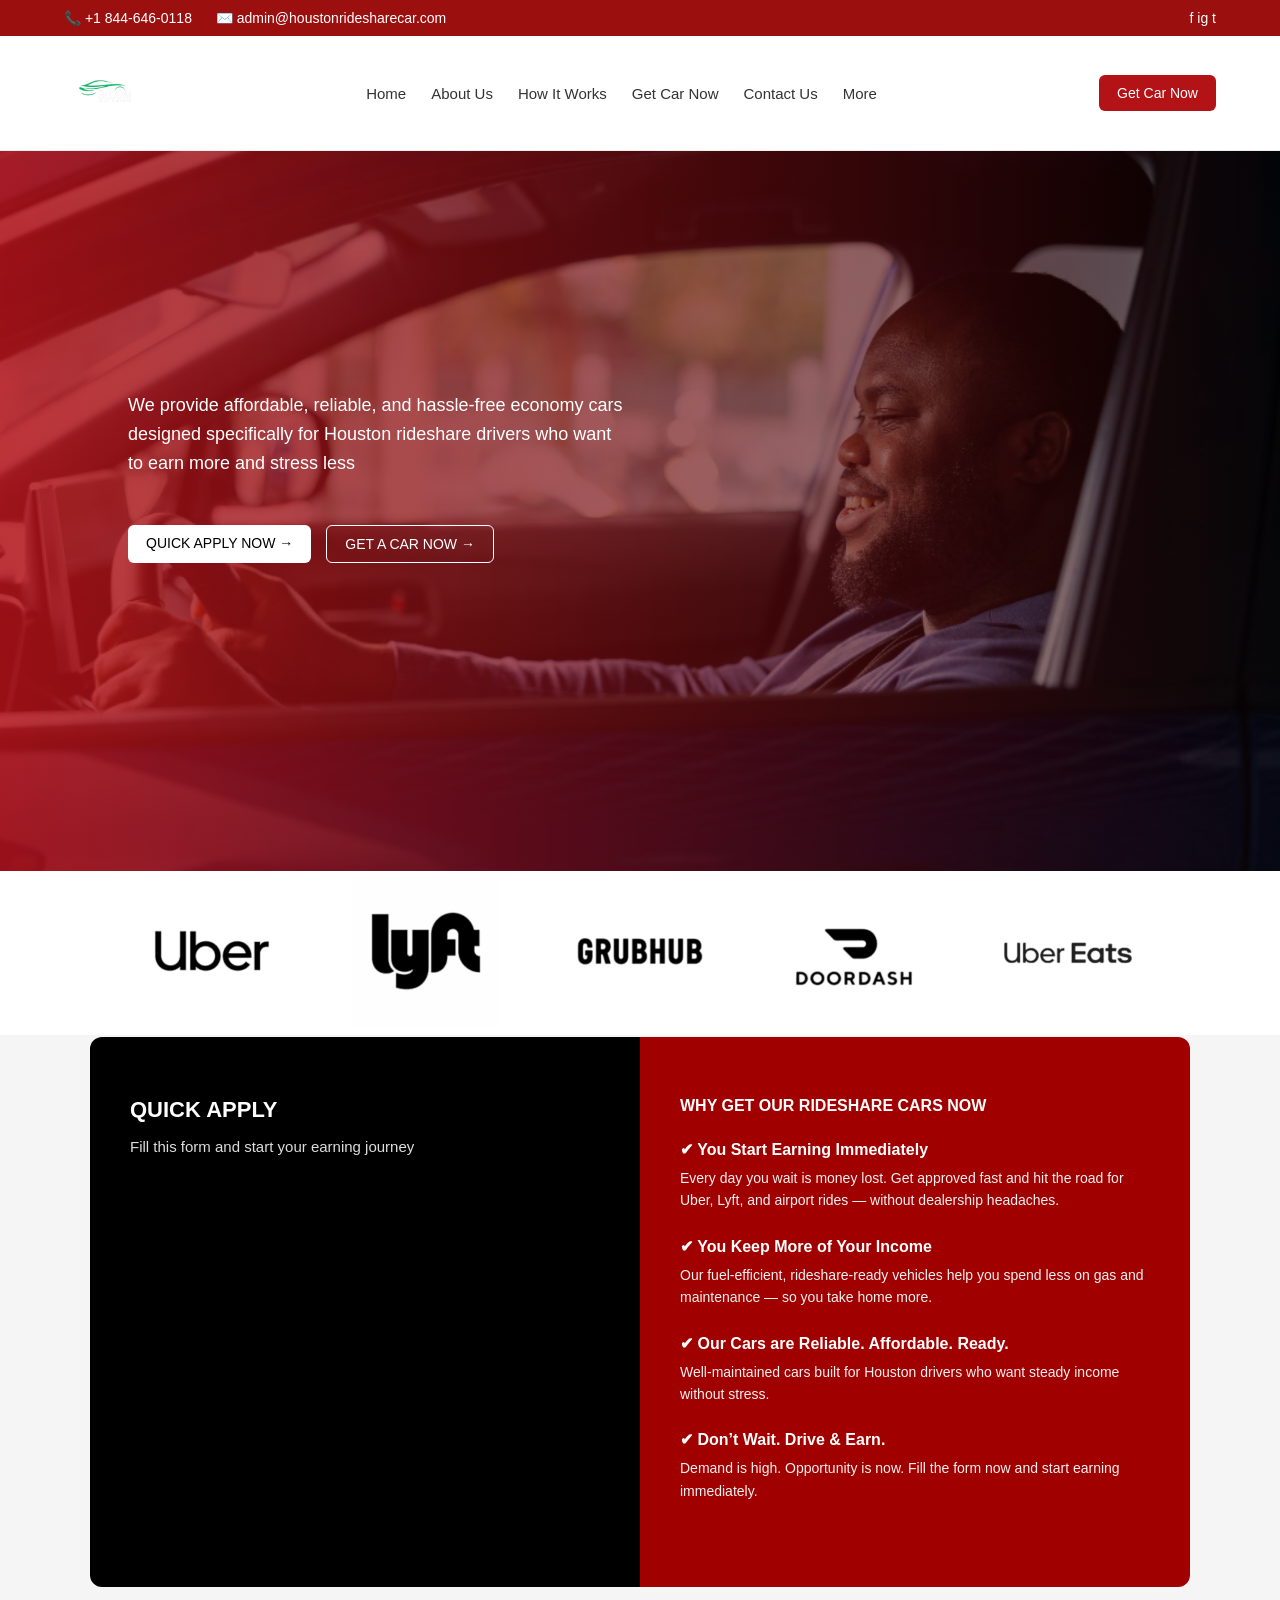
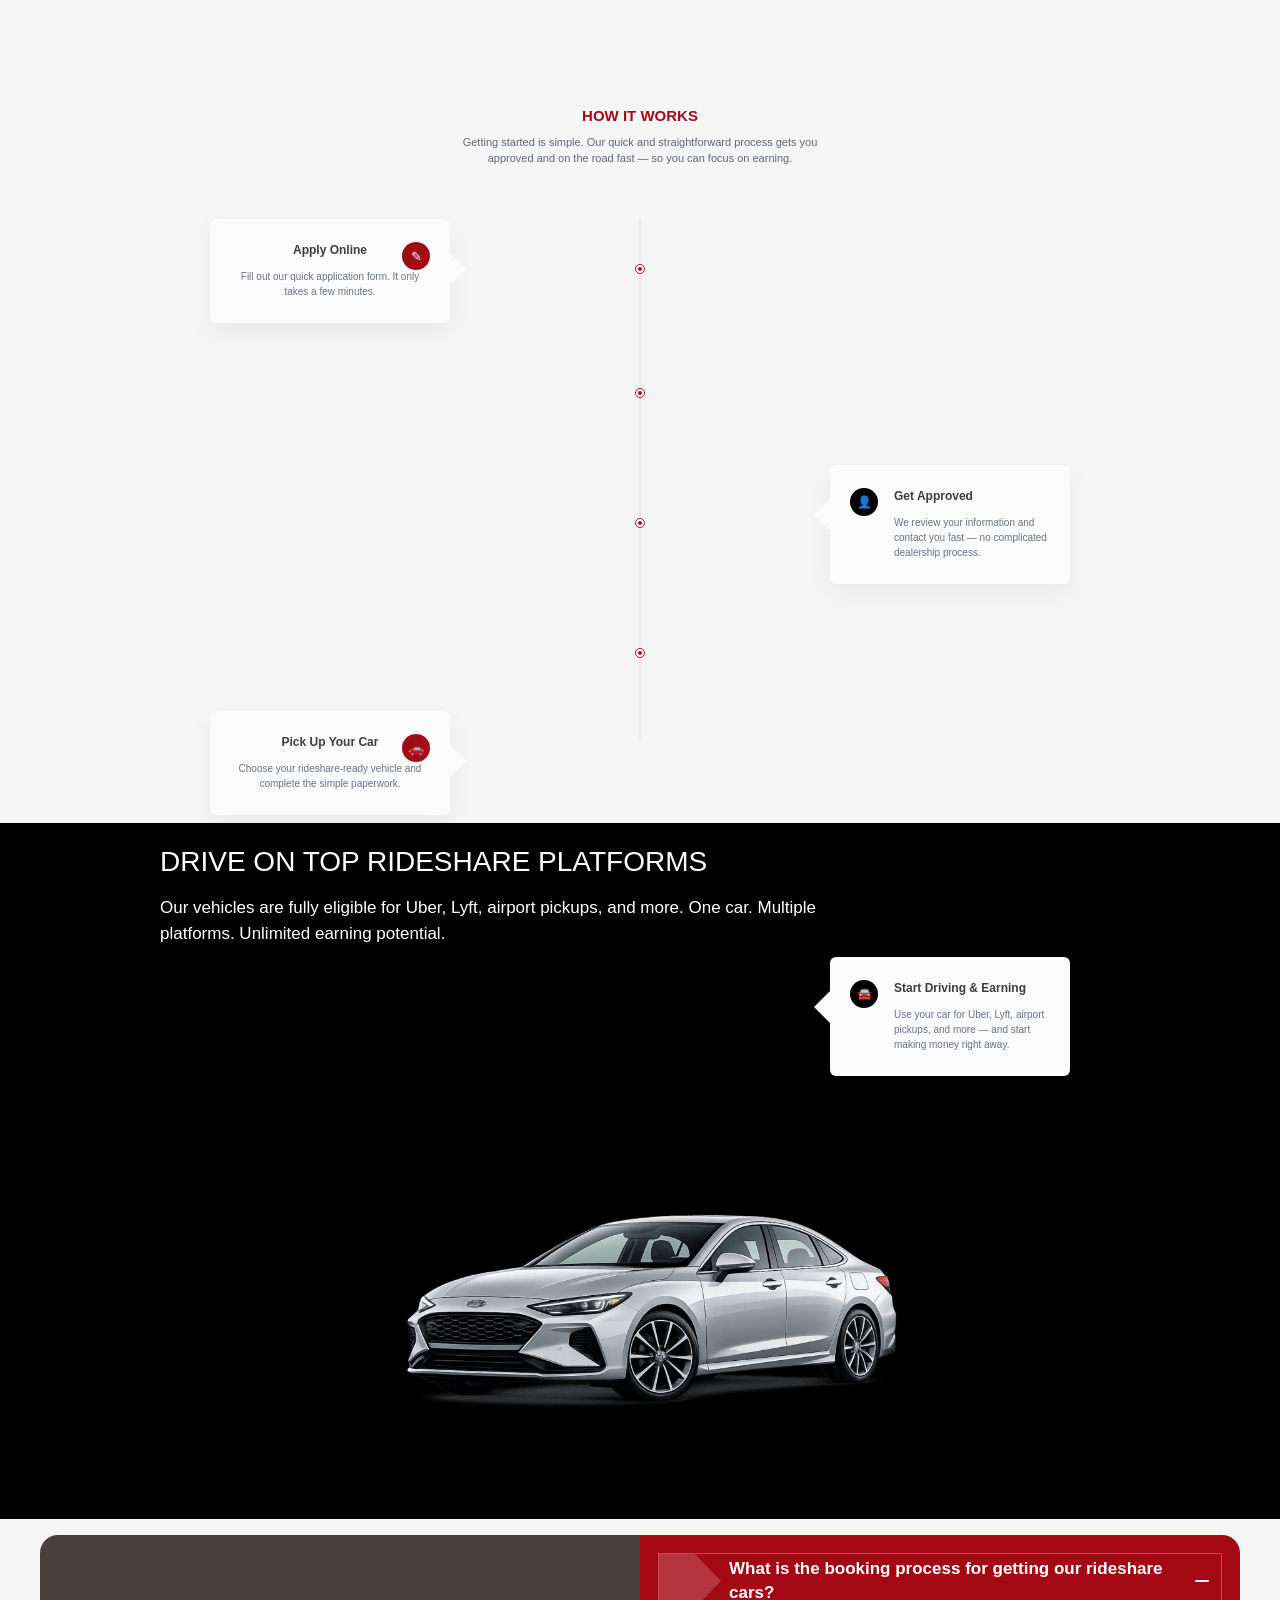
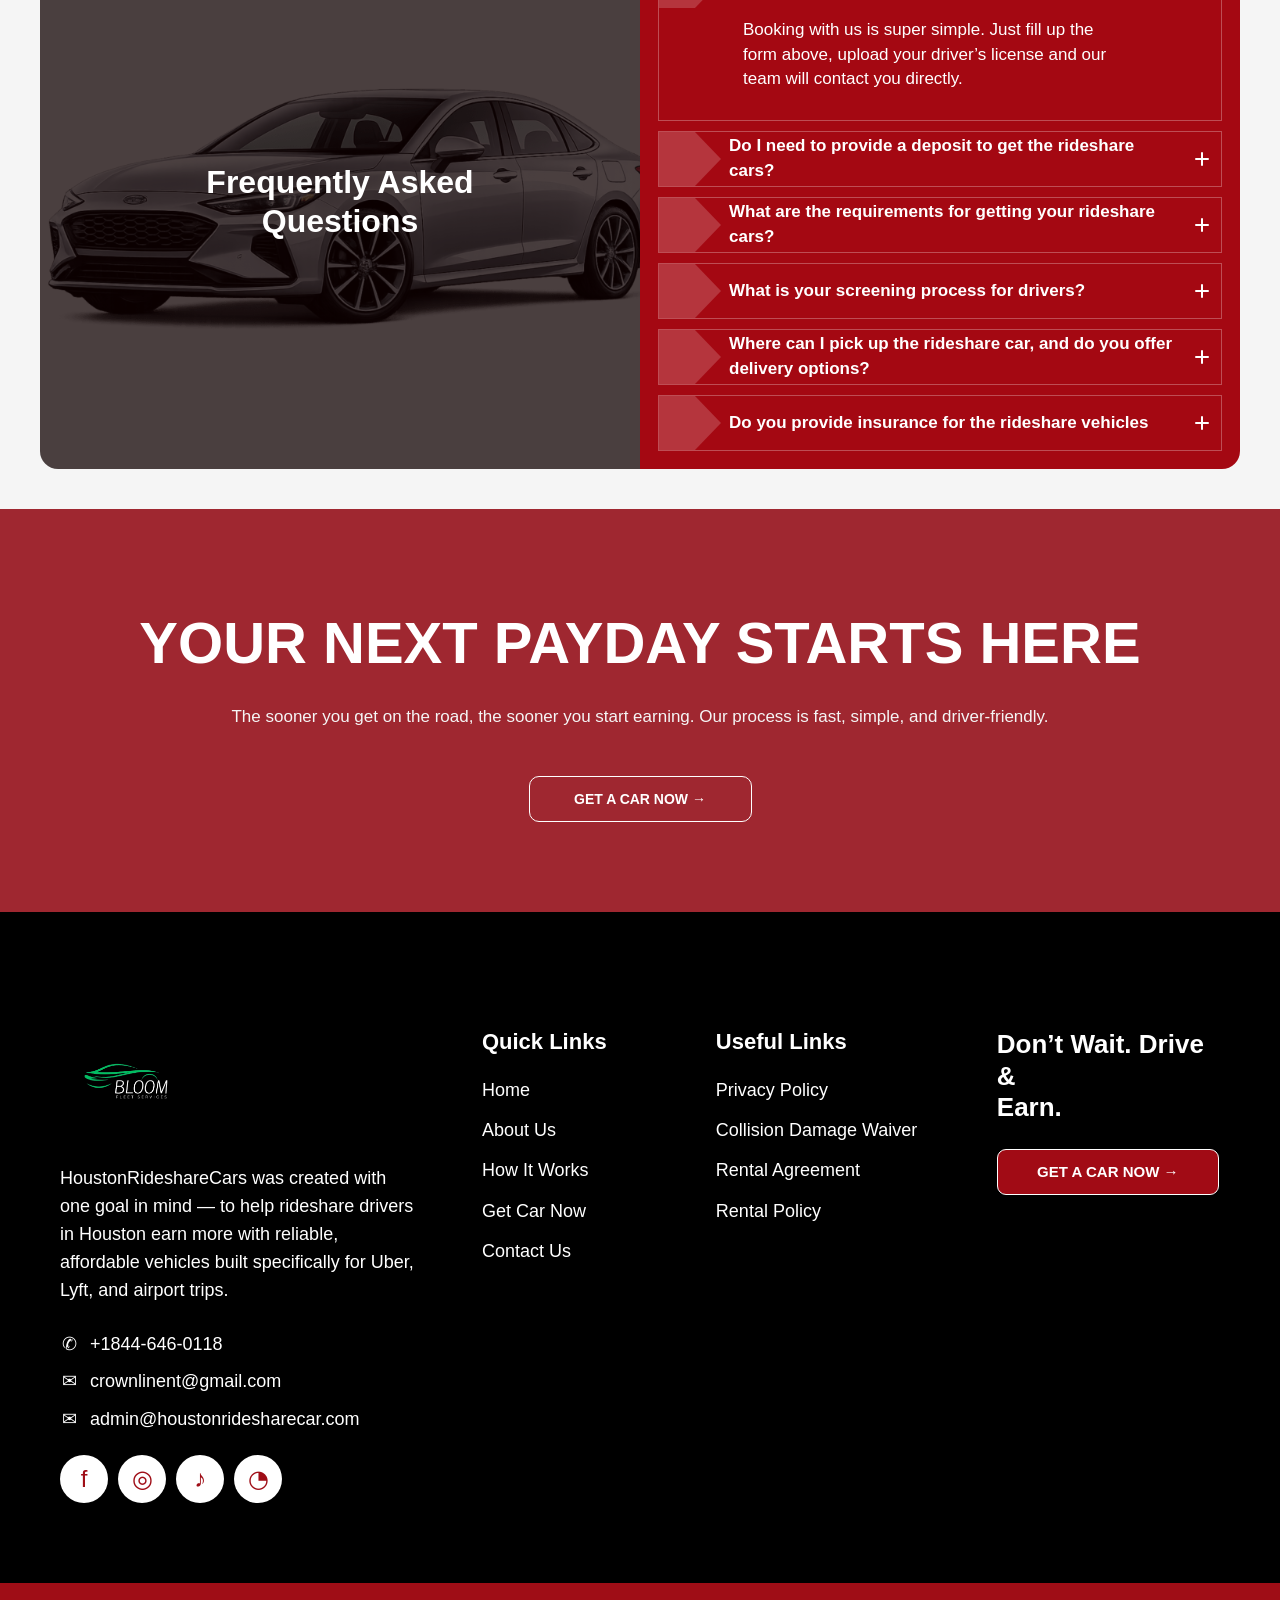
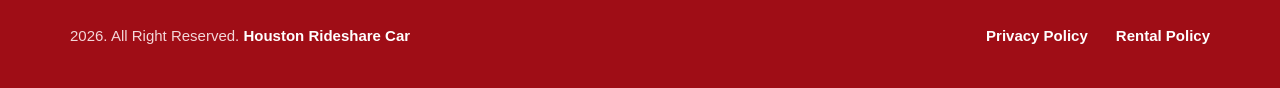
==== index.html @ b74650b2 "Initial commit" ====
<!DOCTYPE html>
<html lang="en">
<head>
  <meta charset="UTF-8">
  <meta name="viewport" content="width=device-width, initial-scale=1.0">
  <title>J-Links Fleet</title>
  <link rel="stylesheet" href="/style.css">
</head>
<body>

<!-- TOP BAR -->
<div class="top-bar">
  <div class="container">
    <div class="left">
      <span>📞 +1 844-646-0118</span>
      <span>✉️ admin@houstonridesharecar.com</span>
    </div>
    <div class="right">
      <span>f</span>
      <span>ig</span>
      <span>t</span>
    </div>
  </div>
</div>

<!-- NAVBAR -->
<header class="navbar">
  <div class="container nav-container">
    <div class="logo">
      <img src="/6__2_-removebg-preview.png" alt="logo">
    </div>

    <nav class="nav-links" id="navLinks">
      <a href="#">Home</a>
      <a href="/about.html">About Us</a>
      <a href="/howitworks.html">How It Works</a>
      <a href="/getcarnow.html">Get Car Now</a>
      <a href="/contact.html">Contact Us</a>
      <a href="/more.html">More</a>
    </nav>

    <a href="#" class="btn primary">Get Car Now</a>

    <div class="hamburger" onclick="toggleMenu()">
      ☰
    </div>
  </div>
</header>

<!-- HERO -->
<section class="hero">
  <div class="overlay"></div>

  <div class="hero-content container">
    <p>
      We provide affordable, reliable, and hassle-free economy cars designed
      specifically for Houston rideshare drivers who want to earn more and stress less
    </p>

    <div class="hero-buttons">
      <a href="#" class="btn light">QUICK APPLY NOW →</a>
      <a href="#" class="btn outline">GET A CAR NOW →</a>
    </div>
  </div>
</section>
<section class="icons">
  <div><img src="uber.png" alt="uber logo"></div>
  <div><img src="lyft.png" alt=""></div>
  <div><img src="grub.png" alt=""></div>
  <div><img src="doordash.png" alt=""></div>
  <div><img src="ubereats.png" alt=""></div>
</section>

<section class="apply-section">
  <div class="apply-container">

    <!-- LEFT -->
    <div class="apply-left">
      <h2>QUICK APPLY</h2>
      <p>Fill this form and start your earning journey</p>
    </div>

    <!-- RIGHT -->
    <div class="apply-right">
      <h3>WHY GET OUR RIDESHARE CARS NOW</h3>

      <div class="item">
        <h4>✔ You Start Earning Immediately</h4>
        <p>
          Every day you wait is money lost. Get approved fast and hit the road
          for Uber, Lyft, and airport rides — without dealership headaches.
        </p>
      </div>

      <div class="item">
        <h4>✔ You Keep More of Your Income</h4>
        <p>
          Our fuel-efficient, rideshare-ready vehicles help you spend less on
          gas and maintenance — so you take home more.
        </p>
      </div>

      <div class="item">
        <h4>✔ Our Cars are Reliable. Affordable. Ready.</h4>
        <p>
          Well-maintained cars built for Houston drivers who want steady income
          without stress.
        </p>
      </div>

      <div class="item">
        <h4>✔ Don’t Wait. Drive & Earn.</h4>
        <p>
          Demand is high. Opportunity is now. Fill the form now and start earning
          immediately.
        </p>
      </div>
    </div>

  </div>
</section>

<section class="how-works">
  <div class="how-works__head">
    <h2>HOW IT WORKS</h2>
    <p>
      Getting started is simple. Our quick and straightforward
      process gets you approved and on the road fast — so
      you can focus on earning.
    </p>
  </div>

  <div class="how-works__timeline">
    <div class="how-works__line"></div>

    <span class="how-works__dot dot-1"></span>
    <span class="how-works__dot dot-2"></span>
    <span class="how-works__dot dot-3"></span>
    <span class="how-works__dot dot-4"></span>

    <article class="work-card work-card--left card-1">
      <div class="work-card__arrow work-card__arrow--right"></div>
      <div class="work-card__icon work-card__icon--red">✎</div>
      <h3>Apply Online</h3>
      <p>
        Fill out our quick application form. It
        only takes a few minutes.
      </p>
    </article>

    <article class="work-card work-card--right card-2">
      <div class="work-card__arrow work-card__arrow--left"></div>
      <div class="work-card__icon work-card__icon--black">👤</div>
      <h3>Get Approved</h3>
      <p>
        We review your information and
        contact you fast — no complicated
        dealership process.
      </p>
    </article>

    <article class="work-card work-card--left card-3">
      <div class="work-card__arrow work-card__arrow--right"></div>
      <div class="work-card__icon work-card__icon--red">🚗</div>
      <h3>Pick Up Your Car</h3>
      <p>
        Choose your rideshare-ready
        vehicle and complete the simple
        paperwork.
      </p>
    </article>

    <article class="work-card work-card--right card-4">
      <div class="work-card__arrow work-card__arrow--left"></div>
      <div class="work-card__icon work-card__icon--black">🚘</div>
      <h3>Start Driving &amp; Earning</h3>
      <p>
        Use your car for Uber, Lyft, airport
        pickups, and more — and start
        making money right away.
      </p>
    </article>
  </div>
</section>
<section class="rideshare-platforms">
  <div class="rideshare-platforms__content">
    <h2>DRIVE ON TOP RIDESHARE PLATFORMS</h2>
    <p>
      Our vehicles are fully eligible for Uber, Lyft, airport pickups, and more. One
      car. Multiple platforms. Unlimited earning potential.
    </p>
  </div>

  <div class="rideshare-platforms__image-wrap">
    <img src="bloomford.png" alt="Silver sedan car" class="rideshare-platforms__image">
  </div>
</section>

<section class="faq-section">
  <div class="faq-wrapper">
    <div class="faq-banner">
      <div class="faq-banner-overlay"></div>
      <div class="faq-banner-content">
        <h2>Frequently Asked<br>Questions</h2>
      </div>
    </div>

    <div class="faq-panel">
      <details class="faq-item" open>
        <summary>
          <span class="faq-shape"></span>
          <span class="faq-question">What is the booking process for getting our rideshare cars?</span>
          <span class="faq-icon"></span>
        </summary>
        <div class="faq-answer">
          Booking with us is super simple. Just fill up the form above, upload your driver’s license and our team will contact you directly.
        </div>
      </details>

      <details class="faq-item">
        <summary>
          <span class="faq-shape"></span>
          <span class="faq-question">Do I need to provide a deposit to get the rideshare cars?</span>
          <span class="faq-icon"></span>
        </summary>

      </details>

      <details class="faq-item">
        <summary>
          <span class="faq-shape"></span>
          <span class="faq-question">What are the requirements for getting your rideshare cars?</span>
          <span class="faq-icon"></span>
        </summary>
        <div class="faq-answer">
          Booking with us is super simple. Just fill up the form above, upload your driver’s license and our team will contact you directly.
        </div>        
      </details>

      <details class="faq-item">
        <summary>
          <span class="faq-shape"></span>
          <span class="faq-question">What is your screening process for drivers?</span>
          <span class="faq-icon"></span>
        </summary>
        <div class="faq-answer">
          Booking with us is super simple. Just fill up the form above, upload your driver’s license and our team will contact you directly.
        </div>        
      </details>

      <details class="faq-item">
        <summary>
          <span class="faq-shape"></span>
          <span class="faq-question">Where can I pick up the rideshare car, and do you offer delivery options?</span>
          <span class="faq-icon"></span>
        </summary>
        <div class="faq-answer">
          Booking with us is super simple. Just fill up the form above, upload your driver’s license and our team will contact you directly.
        </div>        
      </details>

      <details class="faq-item">
        <summary>
          <span class="faq-shape"></span>
          <span class="faq-question">Do you provide insurance for the rideshare vehicles</span>
          <span class="faq-icon"></span>
        </summary>
        <div class="faq-answer">
          Booking with us is super simple. Just fill up the form above, upload your driver’s license and our team will contact you directly.
        </div>        
      </details>
    </div>
  </div>
</section>

<section class="payday-cta">
  <div class="payday-cta__inner">
    <h2>YOUR NEXT PAYDAY STARTS HERE</h2>
    <p>
      The sooner you get on the road, the sooner you start earning. Our process is fast, simple, and driver-friendly.
    </p>
    <a href="#" class="payday-cta__btn">GET A CAR NOW →</a>
  </div>
</section>
<footer class="site-footer">
  <div class="site-footer__inner">
    <div class="site-footer__col site-footer__col--about">
      <img src="6__2_-removebg-preview.png" alt="J-Links Fleet Logo" class="site-footer__logo">

      <p class="site-footer__text">
        HoustonRideshareCars was created with one
        goal in mind — to help rideshare drivers in
        Houston earn more with reliable, affordable
        vehicles built specifically for Uber, Lyft, and
        airport trips.
      </p>

      <div class="site-footer__contact-list">
        <a href="tel:+18446460118" class="site-footer__contact">
          <span class="site-footer__contact-icon">✆</span>
          <span>+1844-646-0118</span>
        </a>

        <a href="mailto:crownlinent@gmail.com" class="site-footer__contact">
          <span class="site-footer__contact-icon">✉</span>
          <span>crownlinent@gmail.com</span>
        </a>

        <a href="mailto:admin@houstonridesharecar.com" class="site-footer__contact">
          <span class="site-footer__contact-icon">✉</span>
          <span>admin@houstonridesharecar.com</span>
        </a>
      </div>

      <div class="site-footer__socials">
        <a href="#" aria-label="Facebook">f</a>
        <a href="#" aria-label="Instagram">◎</a>
        <a href="#" aria-label="TikTok">♪</a>
        <a href="#" aria-label="WhatsApp">◔</a>
      </div>
    </div>

    <div class="site-footer__col site-footer__col--links">
      <h3>Quick Links</h3>
      <ul>
        <li><a href="#">Home</a></li>
        <li><a href="#">About Us</a></li>
        <li><a href="#">How It Works</a></li>
        <li><a href="#">Get Car Now</a></li>
        <li><a href="#">Contact Us</a></li>
      </ul>
    </div>

    <div class="site-footer__col site-footer__col--links">
      <h3>Useful Links</h3>
      <ul>
        <li><a href="#">Privacy Policy</a></li>
        <li><a href="#">Collision Damage Waiver</a></li>
        <li><a href="#">Rental Agreement</a></li>
        <li><a href="#">Rental Policy</a></li>
      </ul>
    </div>

    <div class="site-footer__col site-footer__col--cta">
      <h3>Don’t Wait. Drive &amp;<br>Earn.</h3>
      <a href="#" class="site-footer__btn">GET A CAR NOW →</a>
    </div>
  </div>
</footer>
<div class="footer-bottom">
  <div class="footer-bottom__inner">
    <p>2026. All Right Reserved. <span>Houston Rideshare Car</span></p>

    <div class="footer-bottom__links">
      <a href="#">Privacy Policy</a>
      <a href="#">Rental Policy</a>
    </div>
  </div>
</div>

<script>
function toggleMenu() {
  document.getElementById("navLinks").classList.toggle("active");
}
document.addEventListener("DOMContentLoaded", function () {
    const faqItems = document.querySelectorAll(".faq-item");

    faqItems.forEach((item) => {
      item.addEventListener("toggle", function () {
        if (item.open) {
          faqItems.forEach((otherItem) => {
            if (otherItem !== item) {
              otherItem.removeAttribute("open");
            }
          });
        }
      });
    });
  });
</script>

</body>
</html>
---- style.css ----
* {
  margin: 0;
  padding: 0;
  box-sizing: border-box;
  font-family: Arial, sans-serif;
}
a{
  text-decoration: none;
}
body {
  background: #fff;
}

/* CONTAINER */
.container {
  width: 90%;
  max-width: 1200px;
  margin: auto;
}

/* TOP BAR */
.top-bar {
  background: #9c0f0f;
  color: #fff;
  font-size: 14px;
}

.top-bar .container {
  display: flex;
  justify-content: space-between;
  padding: 10px 0;
}

.top-bar .left span {
  margin-right: 20px;
}

/* NAVBAR */
.navbar {
  background: #fff;
  border-bottom: 1px solid #eee;
}
.nav-container {
  display: flex;
  align-items: center;
  justify-content: space-between;
  padding: 15px 0;
}
.logo img {
  height: 80px;
  width: 80px;
}
.nav-links {
  display: flex;
  gap: 25px;
}
.nav-links a {
  text-decoration: none;
  color: #333;
  font-size: 15px;
}
.btn {
  padding: 10px 18px;
  border-radius: 6px;
  text-decoration: none;
  font-size: 14px;
}
.primary {
  background: #b31217;
  color: #fff;
}

/* HERO */
.hero {
  position: relative;
  height: 80vh;
  background: url("driver.jpg") center/cover no-repeat;
  display: flex;
  align-items: center;
}

.overlay {
  position: absolute;
  width: 100%;
  height: 100%;
  background: linear-gradient(to right, rgba(179,18,23,0.85), rgba(0,0,0,0.5));
  top: 0;
  left: 0;
}

.hero-content {
  position: relative;
  margin-left: 8rem;
  margin-top: 15rem;
  color: #fff;
  max-width: 500px;
}

.hero-content p {
  font-size: 18px;
  line-height: 1.6;
  margin-bottom: 20px;
}

.hero-buttons {
  display: flex;
  margin-top: 3rem;
  gap: 15px;
}

/* BUTTON STYLES */
.light {
  background: #fff;
  color: #000;
  transition: .5s;
}
.light:hover{
  background: transparent;
  color: #fff;
}

.outline {
  border: 1px solid #fff;
  color: #fff;
  transition: .5s;
}
.outline:hover{
  background: #fff;
  color: #000;
}

/* HAMBURGER */
.hamburger {
  display: none;
  font-size: 24px;
  cursor: pointer;
}

.apply-section {
  padding: 2px 20px;
  background: #f5f5f5;
}

.apply-container {
  max-width: 1100px;
  margin: auto;
  display: flex;
  border-radius: 12px;
  overflow: hidden;
}

.icons{
  display: flex;
  align-items: center;
  /* margin-left: ; */
  justify-content: center;
}
.icons div{
  margin: 5px 32px;
}

/* LEFT SIDE */
.apply-left {
  flex: 1;
  background: #000;
  color: #fff;
  padding: 60px 40px;
}

.apply-left h2 {
  font-size: 22px;
  margin-bottom: 15px;
}

.apply-left p {
  font-size: 15px;
  color: #ddd;
}

/* RIGHT SIDE */
.apply-right {
  flex: 1;
  background: #a00000;
  color: #fff;
  padding: 60px 40px;
}

.apply-right h3 {
  font-size: 16px;
  margin-bottom: 25px;
  font-weight: 600;
}

.item {
  margin-bottom: 25px;
}

.item h4 {
  font-size: 16px;
  margin-bottom: 8px;
}

.item p {
  font-size: 14px;
  line-height: 1.6;
  color: #f1f1f1;
}

.how-works {
  padding: 118px 20px 84px;
  background: #f5f5f5;
  font-family: Arial, Helvetica, sans-serif;
}

.how-works__head {
  max-width: 370px;
  margin: 0 auto 52px;
  text-align: center;
}

.how-works__head h2 {
  margin: 0 0 10px;
  color: #a20b18;
  font-size: 15px;
  font-weight: 700;
  line-height: 1.2;
}

.how-works__head p {
  margin: 0;
  color: #5e6778;
  font-size: 11px;
  line-height: 1.45;
}

.how-works__timeline {
  position: relative;
  max-width: 860px;
  min-height: 520px;
  margin: 0 auto;
}

.how-works__line {
  position: absolute;
  top: 0;
  bottom: 0;
  left: 50%;
  width: 1px;
  background: #ead6d8;
  transform: translateX(-50%);
}

.how-works__dot {
  position: absolute;
  left: 50%;
  width: 10px;
  height: 10px;
  border: 1px solid #b0121c;
  border-radius: 50%;
  background: #ffffff;
  transform: translate(-50%, -50%);
  z-index: 3;
}

.how-works__dot::after {
  content: "";
  position: absolute;
  top: 2px;
  left: 2px;
  width: 4px;
  height: 4px;
  border-radius: 50%;
  background: #b0121c;
}

.dot-1 { top: 50px; }
.dot-2 { top: 174px; }
.dot-3 { top: 304px; }
.dot-4 { top: 434px; }

.work-card {
  position: absolute;
  width: 240px;
  min-height: 102px;
  background: #fbfbfb;
  border-radius: 6px;
  padding: 24px 22px;
  box-sizing: border-box;
  box-shadow: 0 10px 24px rgba(0, 0, 0, 0.05);
  transition: box-shadow 0.25s ease, transform 0.25s ease;
}

.work-card:hover {
  box-shadow: 0 16px 34px rgba(0, 0, 0, 0.09);
  transform: translateY(-2px);
}

.work-card--left {
  left: 0;
  text-align: center;
}

.work-card--right {
  right: 0;
  padding-left: 64px;
  text-align: left;
}

.card-1 { top: 0; }
.card-2 { top: 116px; }
.card-3 { top: 246px; }
.card-4 { top: 376px; }

.work-card__arrow {
  position: absolute;
  top: 34px;
  width: 0;
  height: 0;
}

.work-card__arrow--right {
  right: -16px;
  border-top: 16px solid transparent;
  border-bottom: 16px solid transparent;
  border-left: 16px solid #fbfbfb;
}

.work-card__arrow--left {
  left: -16px;
  border-top: 16px solid transparent;
  border-bottom: 16px solid transparent;
  border-right: 16px solid #fbfbfb;
}

.work-card__icon {
  position: absolute;
  top: 23px;
  width: 28px;
  height: 28px;
  border-radius: 50%;
  display: flex;
  align-items: center;
  justify-content: center;
  font-size: 13px;
  line-height: 1;
}

.work-card__icon--red {
  right: 20px;
  background: #9f0d16;
  color: #ffffff;
}

.work-card__icon--black {
  left: 20px;
  background: #000000;
  color: #ffffff;
  font-size: 12px;
}

.work-card h3 {
  margin: 0 0 10px;
  color: #3d3d3d;
  font-size: 12px;
  font-weight: 700;
  line-height: 1.3;
}

.work-card p {
  margin: 0;
  color: #687284;
  font-size: 10px;
  line-height: 1.5;
}

.rideshare-platforms {
  background: #000000;
  min-height: 600px;
  padding: 22px 20px 0;
  font-family: Arial, Helvetica, sans-serif;
  overflow: hidden;
}

.rideshare-platforms__content {
  max-width: 960px;
  margin: 0 auto;
}

.rideshare-platforms__content h2 {
  margin: 0 0 16px;
  color: #ffffff;
  font-size: 28px;
  font-weight: 500;
  line-height: 1.2;
  letter-spacing: 0;
}

.rideshare-platforms__content p {
  max-width: 690px;
  margin: 0;
  color: #ffffff;
  font-size: 17px;
  font-weight: 400;
  line-height: 1.55;
}

.rideshare-platforms__image-wrap {
  max-width: 960px;
  margin: 145px auto 0;
  display: flex;
  justify-content: center;
}

.rideshare-platforms__image {
  display: block;
  width: 640px;
  max-width: 100%;
  height: auto;
}

.faq-section {
  padding: 16px 20px 40px;
  background: #f5f5f5;
  font-family: Arial, Helvetica, sans-serif;
}

.faq-wrapper {
  max-width: 1200px;
  margin: 0 auto;
  display: grid;
  grid-template-columns: 1fr 1fr;
  border-radius: 18px;
  overflow: hidden;
}

.faq-banner {
  position: relative;
  min-height: 505px;
  background: url("bloomford.png") center center / cover no-repeat;
}

.faq-banner-overlay {
  position: absolute;
  inset: 0;
  background: rgba(16, 0, 0, 0.74);
}

.faq-banner-content {
  position: relative;
  z-index: 1;
  height: 100%;
  display: flex;
  align-items: center;
  justify-content: center;
  text-align: center;
  padding: 30px;
}

.faq-banner-content h2 {
  margin: 0;
  color: #ffffff;
  font-size: 32px;
  line-height: 1.22;
  font-weight: 700;
}

.faq-panel {
  background: #a40812;
  padding: 18px 18px 18px 18px;
}

.faq-item {
  border: 1px solid rgba(255, 255, 255, 0.28);
  margin-bottom: 10px;
  background: transparent;
}

.faq-item:last-child {
  margin-bottom: 0;
}

.faq-item summary {
  list-style: none;
  display: grid;
  grid-template-columns: 62px 1fr 28px;
  align-items: center;
  min-height: 54px;
  cursor: pointer;
  color: #ffffff;
}

.faq-item summary::-webkit-details-marker {
  display: none;
}

.faq-shape {
  position: relative;
  display: block;
  width: 36px;
  height: 54px;
  background: rgba(255, 255, 255, 0.18);
}

.faq-shape::after {
  content: "";
  position: absolute;
  top: 0;
  right: -26px;
  width: 0;
  height: 0;
  border-top: 27px solid transparent;
  border-bottom: 27px solid transparent;
  border-left: 26px solid rgba(255, 255, 255, 0.18);
}

.faq-question {
  display: block;
  padding: 0 16px 0 8px;
  font-size: 17px;
  line-height: 1.45;
  font-weight: 700;
  color: #ffffff;
}

.faq-icon {
  position: relative;
  width: 18px;
  height: 18px;
  display: block;
  margin-right: 10px;
}

.faq-icon::before,
.faq-icon::after {
  content: "";
  position: absolute;
  background: #ffffff;
  border-radius: 2px;
  transition: transform 0.2s ease, opacity 0.2s ease;
}

.faq-icon::before {
  width: 14px;
  height: 2px;
  top: 8px;
  left: 2px;
}

.faq-icon::after {
  width: 2px;
  height: 14px;
  top: 2px;
  left: 8px;
}

.faq-item[open] .faq-icon::after {
  opacity: 0;
}

.faq-answer {
  padding: 10px 56px 28px 84px;
  color: #ffffff;
  font-size: 17px;
  line-height: 1.45;
  max-width: 520px;
}

.payday-cta {
  background: #9f2730;
  padding: 102px 20px 90px;
  font-family: Arial, Helvetica, sans-serif;
}

.payday-cta__inner {
  max-width: 1100px;
  margin: 0 auto;
  text-align: center;
}

.payday-cta__inner h2 {
  margin: 0;
  color: #ffffff;
  font-size: 58px;
  font-weight: 600;
  line-height: 1.12;
  letter-spacing: 0;
}

.payday-cta__inner p {
  margin: 28px auto 46px;
  max-width: 980px;
  color: #f5f5f5;
  font-size: 17px;
  font-weight: 400;
  line-height: 1.55;
}

.payday-cta__btn {
  display: inline-flex;
  align-items: center;
  justify-content: center;
  min-width: 223px;
  height: 46px;
  padding: 0 28px;
  border: 1px solid #ffffff;
  border-radius: 10px;
  color: #ffffff;
  font-size: 14px;
  font-weight: 700;
  line-height: 1;
  text-decoration: none;
}
.site-footer {
  background: #000000;
  padding: 105px 20px 80px;
  font-family: Arial, Helvetica, sans-serif;
}

.site-footer__inner {
  max-width: 1160px;
  margin: 0 auto;
  display: grid;
  grid-template-columns: 1.6fr 0.8fr 1fr 0.95fr;
  gap: 46px;
  align-items: start;
}

.site-footer__logo {
  width: 128px;
  display: block;
  margin-bottom: 20px;
}

.site-footer__text {
  margin: 0 0 28px;
  max-width: 355px;
  color: #ffffff;
  font-size: 18px;
  font-weight: 400;
  line-height: 1.55;
}

.site-footer__contact-list {
  display: flex;
  flex-direction: column;
  gap: 14px;
  margin-bottom: 24px;
}

.site-footer__contact {
  display: inline-flex;
  align-items: center;
  gap: 12px;
  color: #ffffff;
  font-size: 18px;
  font-weight: 400;
  line-height: 1.3;
}

.site-footer__contact-icon {
  width: 18px;
  display: inline-flex;
  align-items: center;
  justify-content: center;
  font-size: 18px;
  color: #ffffff;
}

.site-footer__socials {
  display: flex;
  gap: 10px;
}

.site-footer__socials a {
  width: 48px;
  height: 48px;
  border-radius: 50%;
  background: #ffffff;
  color: #9f0d16;
  display: inline-flex;
  align-items: center;
  justify-content: center;
  font-size: 24px;
  line-height: 1;
}

.site-footer__col--links h3,
.site-footer__col--cta h3 {
  margin: 12px 0 22px;
  color: #ffffff;
  font-size: 22px;
  font-weight: 600;
  line-height: 1.2;
}

.site-footer__col--links ul {
  margin: 0;
  padding: 0;
  list-style: none;
}

.site-footer__col--links li {
  margin-bottom: 16px;
}

.site-footer__col--links a {
  color: #ffffff;
  font-size: 18px;
  font-weight: 400;
  line-height: 1.35;
}

.site-footer__col--cta h3 {
  margin-bottom: 26px;
  font-size: 26px;
}

.site-footer__btn {
  min-width: 222px;
  height: 46px;
  padding: 0 26px;
  border: 1px solid #ffffff;
  border-radius: 9px;
  display: inline-flex;
  align-items: center;
  justify-content: center;
  color: #ffffff;
  background: #a10b15;
  font-size: 15px;
  font-weight: 700;
  line-height: 1;
}
.footer-bottom {
  background: #9f0d16;
  padding: 42px 20px;
  font-family: Arial, Helvetica, sans-serif;
}

.footer-bottom__inner {
  max-width: 1140px;
  margin: 0 auto;
  display: flex;
  align-items: center;
  justify-content: space-between;
  gap: 20px;
}

.footer-bottom p {
  margin: 0;
  color: #f3d7d9;
  font-size: 15px;
  font-weight: 400;
  line-height: 1.4;
}

.footer-bottom p span {
  color: #ffffff;
  font-weight: 700;
}

.footer-bottom__links {
  display: flex;
  align-items: center;
  gap: 28px;
}

.footer-bottom__links a {
  color: #ffffff;
  font-size: 15px;
  font-weight: 700;
  line-height: 1.4;
  text-decoration: none;
}

@media (max-width: 768px) {
  .footer-bottom {
    padding: 24px 16px;
  }

  .footer-bottom__inner {
    flex-direction: column;
    align-items: flex-start;
    gap: 14px;
  }

  .footer-bottom p,
  .footer-bottom__links a {
    font-size: 14px;
  }

  .footer-bottom__links {
    gap: 18px;
    flex-wrap: wrap;
  }
}

/* about */
.about-hero {
  position: relative;
  min-height: 410px;
  background: url("30215.jpg") center center / cover no-repeat;
  font-family: Arial, Helvetica, sans-serif;
  overflow: hidden;
}

.about-hero__overlay {
  position: absolute;
  inset: 0;
  background: rgba(140, 10, 18, 0.58);
}

.about-hero__content {
  position: relative;
  z-index: 1;
  min-height: 410px;
  display: flex;
  align-items: center;
  justify-content: center;
  text-align: center;
  padding: 20px;
}

.about-hero__content h1 {
  margin: 0;
  color: #ffffff;
  font-size: 88px;
  font-weight: 400;
  line-height: 1;
  letter-spacing: 0;
}

.about-who {
  background: #f5f5f5;
  padding: 32px 20px 20px;
  font-family: Arial, Helvetica, sans-serif;
}

.about-who__inner {
  max-width: 1140px;
  margin: 0 auto;
  display: grid;
  grid-template-columns: 1.03fr 1fr;
  gap: 34px;
  align-items: center;
}

.about-who__content h2 {
  margin: 0 0 24px;
  color: #111111;
  font-size: 36px;
  font-weight: 500;
  line-height: 1.08;
}

.about-who__content p {
  margin: 0 0 24px;
  color: #4b4b4b;
  font-size: 17px;
  font-weight: 400;
  line-height: 1.55;
}

.about-who__content p:last-child {
  margin-bottom: 0;
}

.about-who__image-wrap {
  border-radius: 20px;
  overflow: hidden;
}

.about-who__image {
  display: block;
  width: 100%;
  height: auto;
}

.our-process {
  background: #f5f5f5;
  padding: 118px 20px 80px;
  font-family: Arial, Helvetica, sans-serif;
}

.our-process__header {
  max-width: 520px;
  margin: 0 auto 56px;
  text-align: center;
}

.our-process__header h2 {
  margin: 0 0 12px;
  color: #9f0d16;
  font-size: 44px;
  font-weight: 700;
  line-height: 1.1;
}

.our-process__header p {
  margin: 0;
  color: #4b596f;
  font-size: 20px;
  line-height: 1.45;
  font-weight: 400;
}

.our-process__timeline {
  position: relative;
  max-width: 1100px;
  min-height: 1120px;
  margin: 0 auto;
}

.our-process__line {
  position: absolute;
  top: 0;
  bottom: 0;
  left: 50%;
  width: 1px;
  background: #ead6d8;
  transform: translateX(-50%);
}

.our-process__dot {
  position: absolute;
  left: 50%;
  width: 15px;
  height: 15px;
  border: 2px solid #a40d17;
  border-radius: 50%;
  background: #fff;
  transform: translate(-50%, -50%);
  z-index: 3;
}

.our-process__dot::after {
  content: "";
  position: absolute;
  top: 3px;
  left: 3px;
  width: 5px;
  height: 5px;
  border-radius: 50%;
}

.our-process__dot--1 {
  top: 102px;
  border-color: #2f73ba;
}

.our-process__dot--1::after {
  background: #a40d17;
}

.our-process__dot--2 {
  top: 348px;
}

.our-process__dot--2::after,
.our-process__dot--3::after,
.our-process__dot--4::after {
  background: #ffffff;
}

.our-process__dot--3 {
  top: 594px;
}

.our-process__dot--4 {
  top: 840px;
}

.process-card {
  position: absolute;
  width: 475px;
  min-height: 204px;
  background: #ffffff;
  border-radius: 14px;
  padding: 48px 40px 38px;
  box-sizing: border-box;
  transition: background 0.25s ease, color 0.25s ease, box-shadow 0.25s ease;
}

.process-card h3 {
  margin: 0 0 22px;
  font-size: 25px;
  font-weight: 700;
  line-height: 1.2;
  color: #3b3b3b;
  transition: color 0.25s ease;
}

.process-card p {
  margin: 0;
  font-size: 18px;
  line-height: 1.6;
  color: #4d5b71;
  transition: color 0.25s ease;
}

.process-card__arrow {
  position: absolute;
  top: 74px;
  width: 0;
  height: 0;
}

.process-card__arrow--right {
  right: -30px;
  border-top: 30px solid transparent;
  border-bottom: 30px solid transparent;
  border-left: 30px solid #ffffff;
  transition: border-left-color 0.25s ease;
}

.process-card__arrow--left {
  left: -30px;
  border-top: 30px solid transparent;
  border-bottom: 30px solid transparent;
  border-right: 30px solid #ffffff;
}

.process-card--left {
  left: 0;
  text-align: center;
  padding-left: 52px;
  padding-right: 52px;
}

.process-card--right {
  right: 0;
  padding-left: 128px;
  padding-right: 36px;
}

.card-1 {
  top: 0;
}

.card-2 {
  top: 246px;
}

.card-3 {
  top: 492px;
}

.card-4 {
  top: 738px;
}

.process-card__icon {
  position: absolute;
  top: 50px;
  width: 50px;
  height: 50px;
  border-radius: 50%;
  display: flex;
  align-items: center;
  justify-content: center;
  font-size: 24px;
  line-height: 1;
}

.process-card__icon--light {
  right: 50px;
  background: #ffffff;
  color: #9f0d16;
}

.process-card__icon--dark {
  left: 48px;
  background: #000000;
  color: #ffffff;
  font-size: 20px;
}

.process-card__outline-icon {
  position: absolute;
  left: 18px;
  bottom: 16px;
  opacity: 0.32;
}

.process-card__outline-icon--pen {
  width: 98px;
  height: 98px;
}

.process-card__outline-icon--pen::before,
.process-card__outline-icon--pen::after {
  content: "";
  position: absolute;
  display: block;
  background: rgba(89, 0, 7, 0.34);
  border-radius: 12px;
  transform: rotate(-45deg);
  transform-origin: center;
}

.process-card__outline-icon--pen::before {
  width: 16px;
  height: 82px;
  left: 22px;
  top: 8px;
}

.process-card__outline-icon--pen::after {
  width: 16px;
  height: 58px;
  left: 44px;
  top: 28px;
}

.process-card__outline-icon--car {
  width: 118px;
  height: 86px;
}

.process-card__outline-icon--car::before,
.process-card__outline-icon--car::after {
  content: "";
  position: absolute;
  display: block;
}

.process-card__outline-icon--car::before {
  left: 0;
  bottom: 20px;
  width: 114px;
  height: 38px;
  background: rgba(89, 0, 7, 0.28);
  border-radius: 14px 14px 10px 10px;
  box-shadow:
    12px 12px 0 -2px rgba(89, 0, 7, 0.28),
    72px 12px 0 -2px rgba(89, 0, 7, 0.28);
}

.process-card__outline-icon--car::after {
  left: 18px;
  bottom: 44px;
  width: 56px;
  height: 24px;
  border-radius: 16px 16px 0 0;
  border-top: 6px solid rgba(89, 0, 7, 0.28);
  border-left: 6px solid rgba(89, 0, 7, 0.28);
  border-right: 6px solid rgba(89, 0, 7, 0.28);
}

.process-card--red,
.process-card--left:hover {
  background: #a40d17;
  box-shadow: 0 14px 34px rgba(0, 0, 0, 0.08);
}

.process-card--red h3,
.process-card--red p,
.process-card--left:hover h3,
.process-card--left:hover p {
  color: #ffffff;
}

.process-card--red .process-card__arrow--right,
.process-card--left:hover .process-card__arrow--right {
  border-left-color: #a40d17;
}

@media (max-width: 991px) {
  .our-process {
    padding: 80px 16px 56px;
  }

  .our-process__header {
    max-width: 100%;
    margin-bottom: 40px;
  }

  .our-process__header h2 {
    font-size: 34px;
  }

  .our-process__header p {
    font-size: 18px;
  }

  .our-process__timeline {
    min-height: auto;
    padding-left: 44px;
  }

  .our-process__line {
    left: 18px;
    transform: none;
  }

  .our-process__dot {
    left: 18px;
    transform: translateY(-50%);
  }

  .our-process__dot--1 {
    top: 104px;
  }

  .our-process__dot--2 {
    top: 378px;
  }

  .our-process__dot--3 {
    top: 652px;
  }

  .our-process__dot--4 {
    top: 926px;
  }

  .process-card {
    position: relative;
    width: 100%;
  }

  .process-card--left,
  .process-card--right {
    left: auto;
    right: auto;
    top: auto;
    text-align: left;
    padding: 42px 28px 34px 112px;
  }

  .process-card--left {
    margin-bottom: 34px;
  }

  .process-card--right {
    margin-bottom: 34px;
  }

  .process-card__arrow--right,
  .process-card__arrow--left {
    left: -26px;
    right: auto;
    top: 72px;
    border-top: 26px solid transparent;
    border-bottom: 26px solid transparent;
    border-left: 0;
    border-right: 26px solid #ffffff;
  }

  .process-card--red .process-card__arrow--right,
  .process-card--left:hover .process-card__arrow--right {
    border-right-color: #a40d17;
  }

  .process-card__icon--light,
  .process-card__icon--dark {
    left: 38px;
    right: auto;
    top: 44px;
  }

  .process-card__outline-icon {
    left: 18px;
    bottom: 16px;
  }

  .process-card__outline-icon--pen {
    width: 78px;
    height: 78px;
  }

  .process-card__outline-icon--pen::before {
    width: 12px;
    height: 66px;
    left: 18px;
    top: 6px;
  }

  .process-card__outline-icon--pen::after {
    width: 12px;
    height: 46px;
    left: 36px;
    top: 22px;
  }

  .process-card__outline-icon--car {
    width: 92px;
    height: 70px;
  }

  .process-card__outline-icon--car::before {
    width: 88px;
    height: 30px;
    bottom: 18px;
    box-shadow:
      10px 10px 0 -2px rgba(89, 0, 7, 0.28),
      56px 10px 0 -2px rgba(89, 0, 7, 0.28);
  }

  .process-card__outline-icon--car::after {
    left: 14px;
    bottom: 38px;
    width: 42px;
    height: 18px;
    border-top-width: 5px;
    border-left-width: 5px;
    border-right-width: 5px;
  }
}

@media (max-width: 768px) {
  .our-process__header h2 {
    font-size: 28px;
  }

  .our-process__header p {
    font-size: 16px;
    line-height: 1.5;
  }

  .process-card {
    min-height: 180px;
    border-radius: 12px;
  }

  .process-card--left,
  .process-card--right {
    padding: 34px 20px 28px 88px;
  }

  .process-card h3 {
    font-size: 18px;
    margin-bottom: 14px;
  }

  .process-card p {
    font-size: 15px;
    line-height: 1.6;
  }

  .process-card__icon {
    width: 42px;
    height: 42px;
    top: 32px;
    font-size: 18px;
  }

  .process-card__icon--light,
  .process-card__icon--dark {
    left: 24px;
  }

  .process-card__arrow--right,
  .process-card__arrow--left {
    left: -22px;
    top: 62px;
    border-top: 22px solid transparent;
    border-bottom: 22px solid transparent;
    border-right: 22px solid #ffffff;
  }

  .process-card--red .process-card__arrow--right,
  .process-card--left:hover .process-card__arrow--right {
    border-right-color: #a40d17;
  }

  .process-card__outline-icon--pen {
    width: 62px;
    height: 62px;
  }

  .process-card__outline-icon--pen::before {
    width: 10px;
    height: 52px;
    left: 14px;
    top: 4px;
  }

  .process-card__outline-icon--pen::after {
    width: 10px;
    height: 36px;
    left: 28px;
    top: 18px;
  }

  .process-card__outline-icon--car {
    width: 72px;
    height: 56px;
  }

  .process-card__outline-icon--car::before {
    width: 68px;
    height: 24px;
    bottom: 14px;
    box-shadow:
      8px 8px 0 -2px rgba(89, 0, 7, 0.28),
      42px 8px 0 -2px rgba(89, 0, 7, 0.28);
  }

  .process-card__outline-icon--car::after {
    left: 10px;
    bottom: 30px;
    width: 34px;
    height: 14px;
    border-top-width: 4px;
    border-left-width: 4px;
    border-right-width: 4px;
  }
}

@media (max-width: 991px) {
  .about-who {
    padding: 28px 16px 20px;
  }

  .about-who__inner {
    grid-template-columns: 1fr;
    gap: 26px;
  }

  .about-who__content h2 {
    font-size: 42px;
    margin-bottom: 18px;
  }

  .about-who__content p {
    font-size: 12px;
    line-height: 1.6;
    margin-bottom: 20px;
  }

  .about-who__image-wrap {
    border-radius: 16px;
  }
}

@media (max-width: 768px) {
  .about-who__content h2 {
    font-size: 34px;
  }

  .about-who__content p {
    font-size: 16px;
    line-height: 1.65;
  }
}

@media (max-width: 768px) {
  .about-hero {
    min-height: 260px;
  }

  .about-hero__content {
    min-height: 260px;
    padding: 16px;
  }

  .about-hero__content h1 {
    font-size: 46px;
    line-height: 1.05;
  }
}

@media (max-width: 991px) {
  .site-footer {
    padding: 72px 16px 56px;
  }

  .site-footer__inner {
    grid-template-columns: 1fr 1fr;
    gap: 38px 28px;
  }

  .site-footer__text {
    max-width: 100%;
    font-size: 17px;
  }

  .site-footer__contact,
  .site-footer__col--links a {
    font-size: 17px;
  }

  .site-footer__col--links h3,
  .site-footer__col--cta h3 {
    margin-top: 0;
  }
}

@media (max-width: 768px) {
  .site-footer__inner {
    grid-template-columns: 1fr;
    gap: 34px;
  }

  .site-footer__logo {
    width: 120px;
    margin-bottom: 18px;
  }

  .site-footer__text {
    font-size: 16px;
    line-height: 1.6;
  }

  .site-footer__contact {
    font-size: 16px;
  }

  .site-footer__col--links h3,
  .site-footer__col--cta h3 {
    font-size: 22px;
    margin-bottom: 18px;
  }

  .site-footer__col--links a {
    font-size: 16px;
  }

  .site-footer__col--cta h3 {
    font-size: 24px;
  }

  .site-footer__btn {
    min-width: 210px;
    height: 44px;
    font-size: 14px;
  }

  .site-footer__socials a {
    width: 44px;
    height: 44px;
    font-size: 22px;
  }
}
@media (max-width: 768px) {
  .payday-cta {
    padding: 70px 16px 64px;
  }

  .payday-cta__inner h2 {
    font-size: 34px;
    line-height: 1.18;
  }

  .payday-cta__inner p {
    margin: 20px auto 34px;
    max-width: 100%;
    font-size: 15px;
    line-height: 1.6;
  }

  .payday-cta__btn {
    min-width: 210px;
    height: 44px;
    font-size: 13px;
    padding: 0 24px;
  }
}
@media (max-width: 991px) {
  .faq-wrapper {
    grid-template-columns: 1fr;
  }

  .faq-banner {
    min-height: 340px;
  }

  .faq-banner-content h2 {
    font-size: 28px;
  }

  .faq-panel {
    padding: 16px;
  }
}

@media (max-width: 768px) {
  .faq-section {
    padding: 16px;
  }

  .faq-banner {
    min-height: 260px;
  }

  .faq-banner-content {
    justify-content: center;
    text-align: center;
  }

  .faq-banner-content h2 {
    font-size: 24px;
    line-height: 1.25;
  }

  .faq-item summary {
    grid-template-columns: 50px 1fr 24px;
    min-height: 50px;
  }

  .faq-shape {
    width: 28px;
    height: 50px;
  }

  .faq-shape::after {
    right: -22px;
    border-top: 25px solid transparent;
    border-bottom: 25px solid transparent;
    border-left: 22px solid rgba(255, 255, 255, 0.18);
  }

  .faq-question {
    font-size: 15px;
    line-height: 1.4;
    padding: 0 12px 0 6px;
  }

  .faq-answer {
    padding: 8px 18px 22px 56px;
    font-size: 15px;
    line-height: 1.5;
    max-width: 100%;
  }
}

@media (max-width: 768px) {
  .rideshare-platforms {
    min-height: auto;
    padding: 28px 16px 24px;
  }

  .rideshare-platforms__content h2 {
    font-size: 22px;
    line-height: 1.3;
    margin-bottom: 14px;
  }

  .rideshare-platforms__content p {
    font-size: 15px;
    line-height: 1.6;
    max-width: 100%;
  }

  .rideshare-platforms__image-wrap {
    margin-top: 60px;
  }

  .rideshare-platforms__image {
    width: 100%;
  }
}

@media (max-width: 768px) {
  .how-works {
    padding: 72px 16px 56px;
  }

  .how-works__head {
    max-width: 100%;
    margin-bottom: 34px;
  }

  .how-works__head h2 {
    font-size: 18px;
  }

  .how-works__head p {
    font-size: 13px;
  }

  .how-works__timeline {
    min-height: auto;
    padding-left: 34px;
  }

  .how-works__line {
    left: 14px;
    transform: none;
  }

  .how-works__dot {
    left: 14px;
    transform: translateY(-50%);
  }

  .dot-1 { top: 40px; }
  .dot-2 { top: 186px; }
  .dot-3 { top: 332px; }
  .dot-4 { top: 478px; }

  .work-card {
    position: relative;
    width: 100%;
    left: auto;
    right: auto;
    top: auto;
    margin-bottom: 28px;
    padding: 24px 22px 22px 64px;
    text-align: left;
  }

  .work-card__arrow--right,
  .work-card__arrow--left {
    left: -16px;
    right: auto;
    border-top: 16px solid transparent;
    border-bottom: 16px solid transparent;
    border-left: 0;
    border-right: 16px solid #fbfbfb;
  }

  .work-card__icon--red,
  .work-card__icon--black {
    left: 20px;
    right: auto;
  }

  .work-card h3 {
    font-size: 15px;
  }

  .work-card p {
    font-size: 12px;
  }
}

/* 📱 RESPONSIVE */


/* MOBILE */
@media (max-width: 768px) {

  .nav-links {
    position: absolute;
    top: 80px;
    left: 0;
    background: #fff;
    width: 100%;
    flex-direction: column;
    align-items: center;
    display: none;
    padding: 20px 0;
  }

  .nav-links.active {
    display: flex;
  }

  .hamburger {
    display: block;
  }

  .primary {
    display: none;
  }

  .hero {
    height: 100vh;
  }

  .hero-content {
    max-width: 90%;
  }

  .hero-content p {
    font-size: 16px;
  }

  .hero-buttons {
    flex-direction: column;
  }
}

@media (max-width: 768px) {
  .apply-container {
    flex-direction: column-reverse;
  }

  .apply-left,
  .apply-right {
    padding: 40px 25px;
  }
}
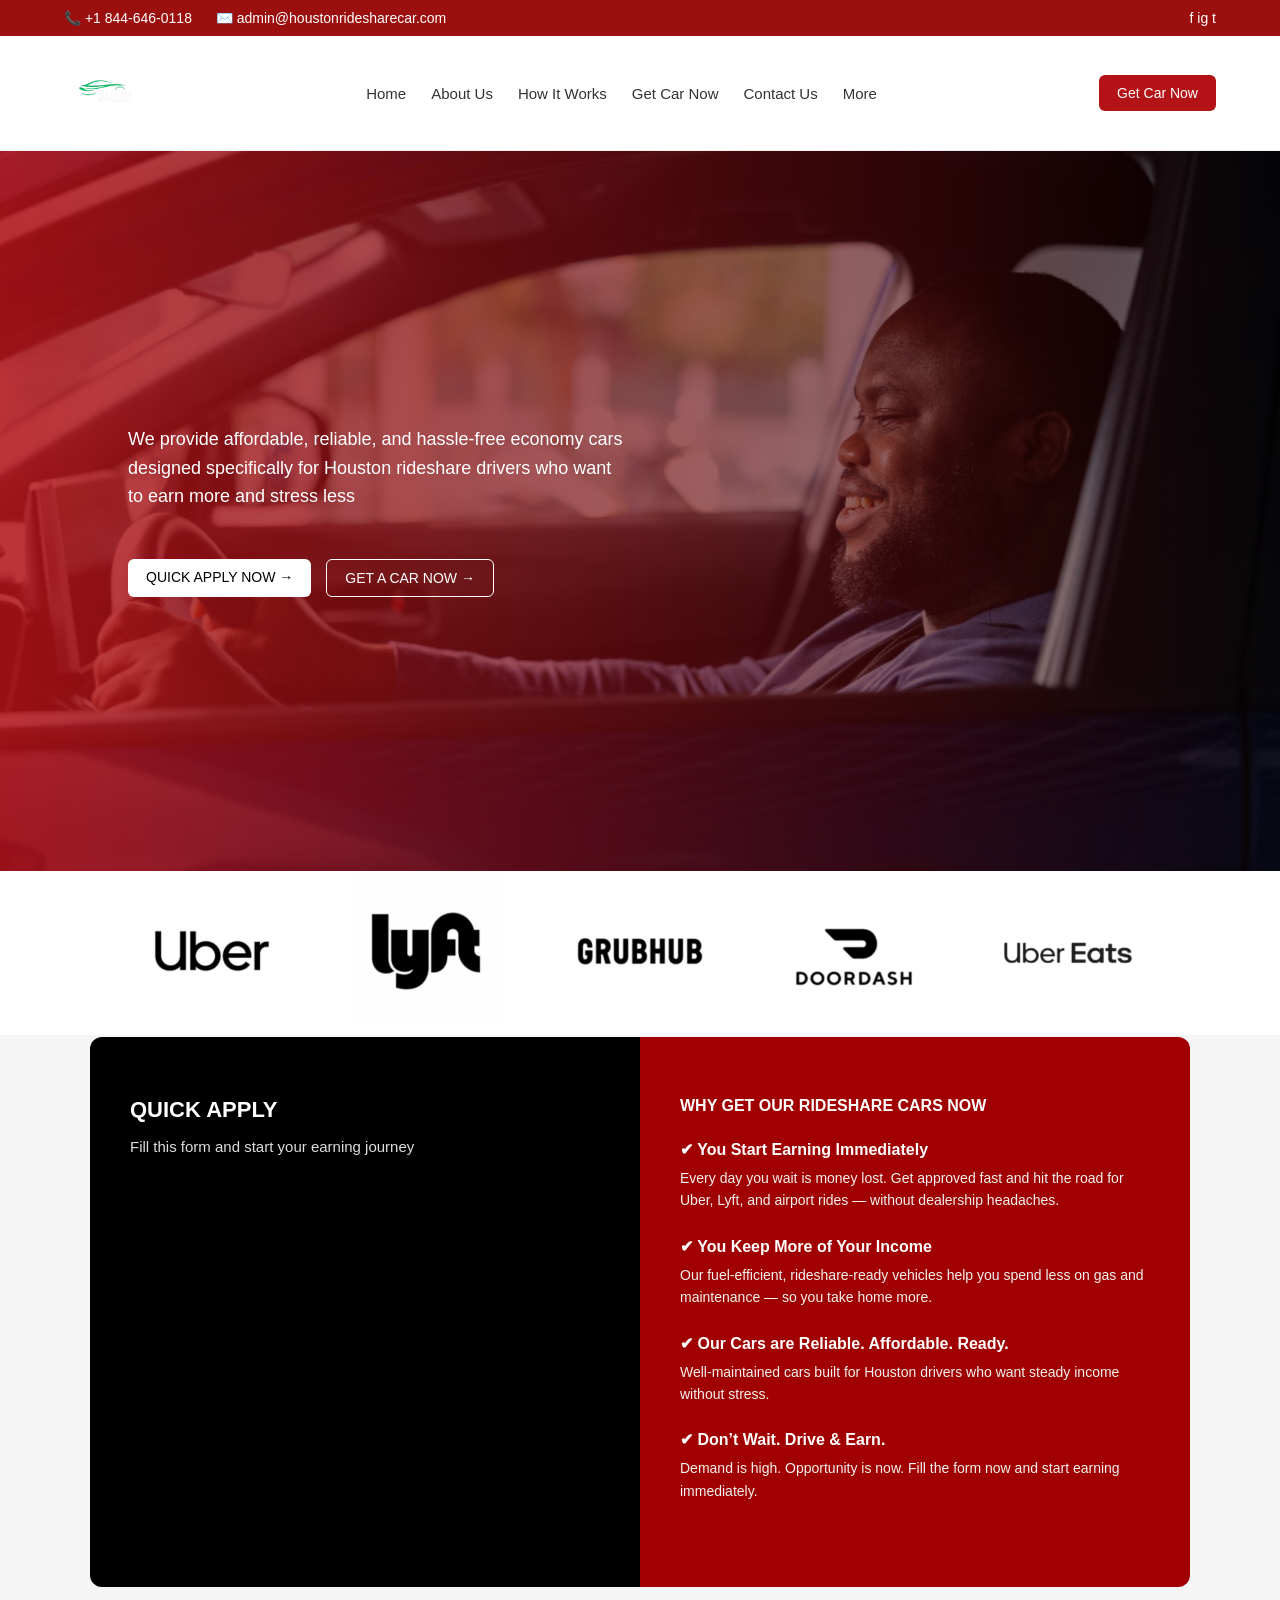
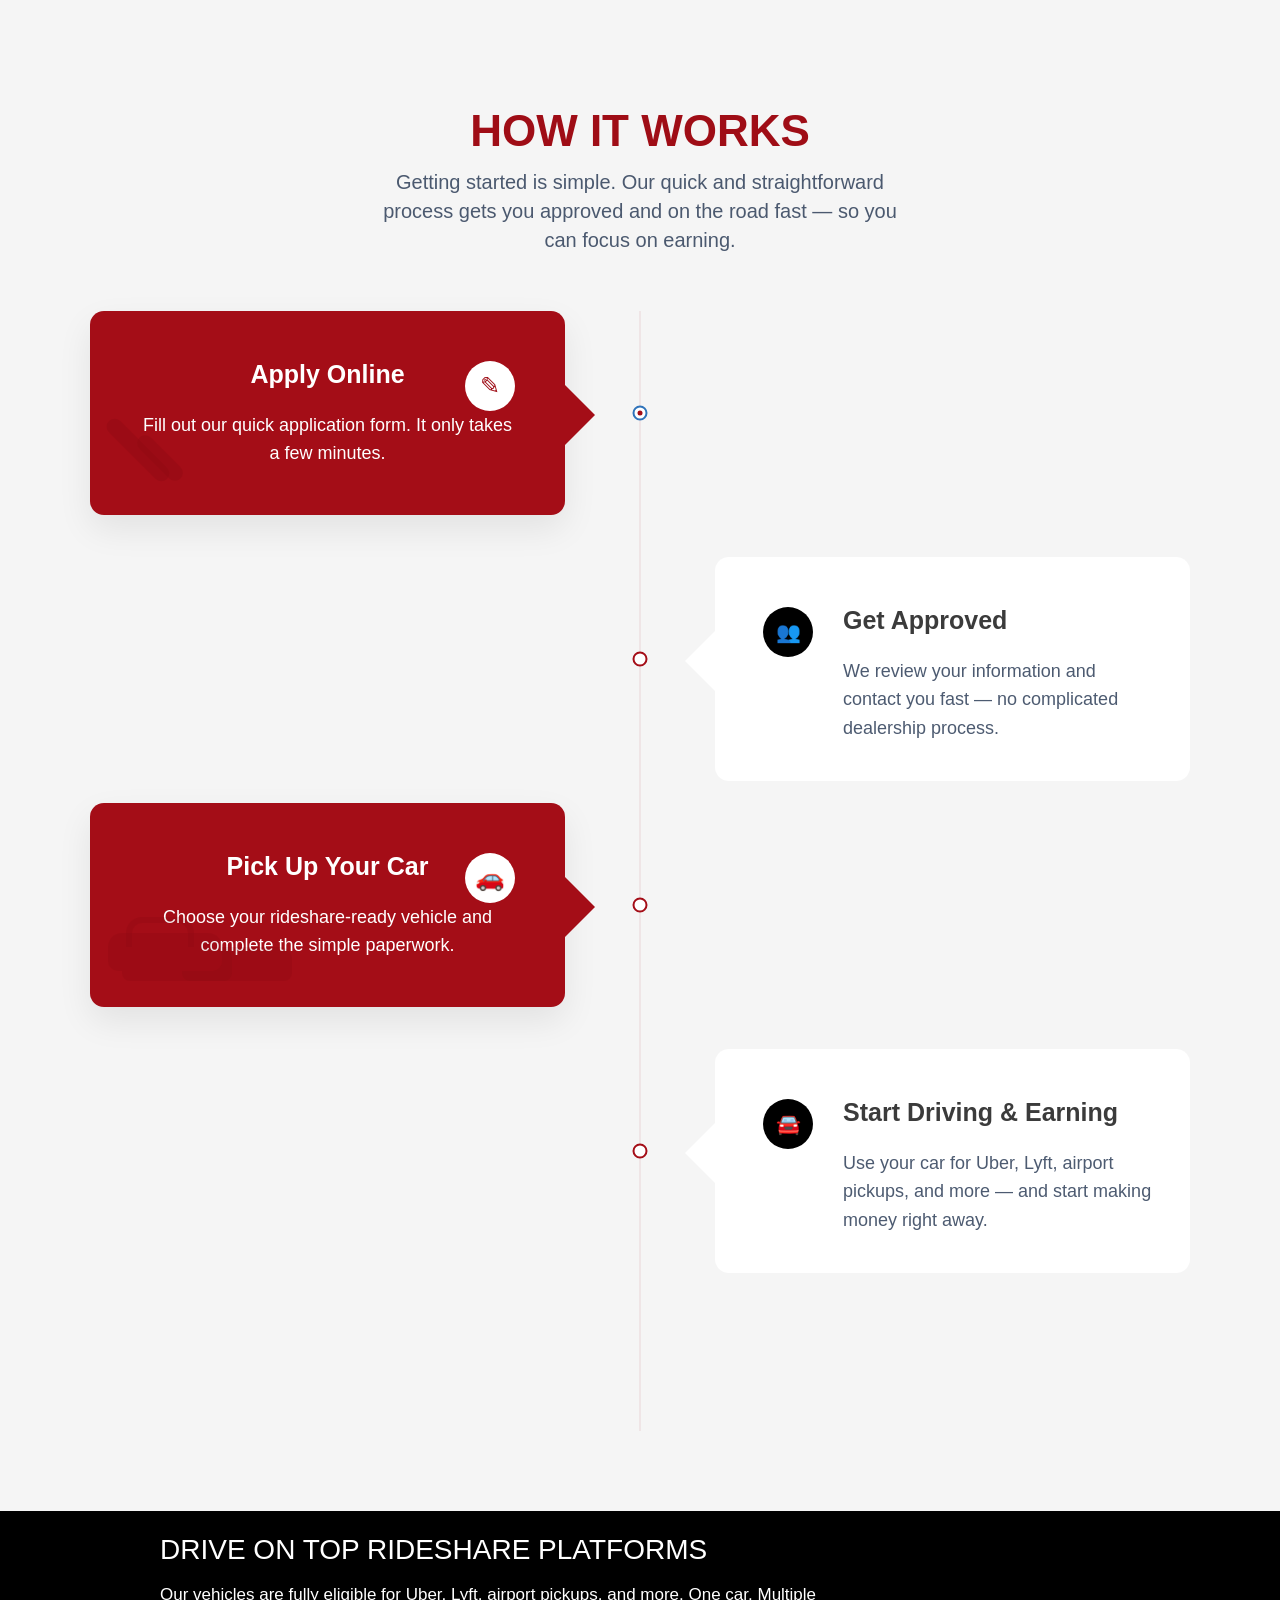
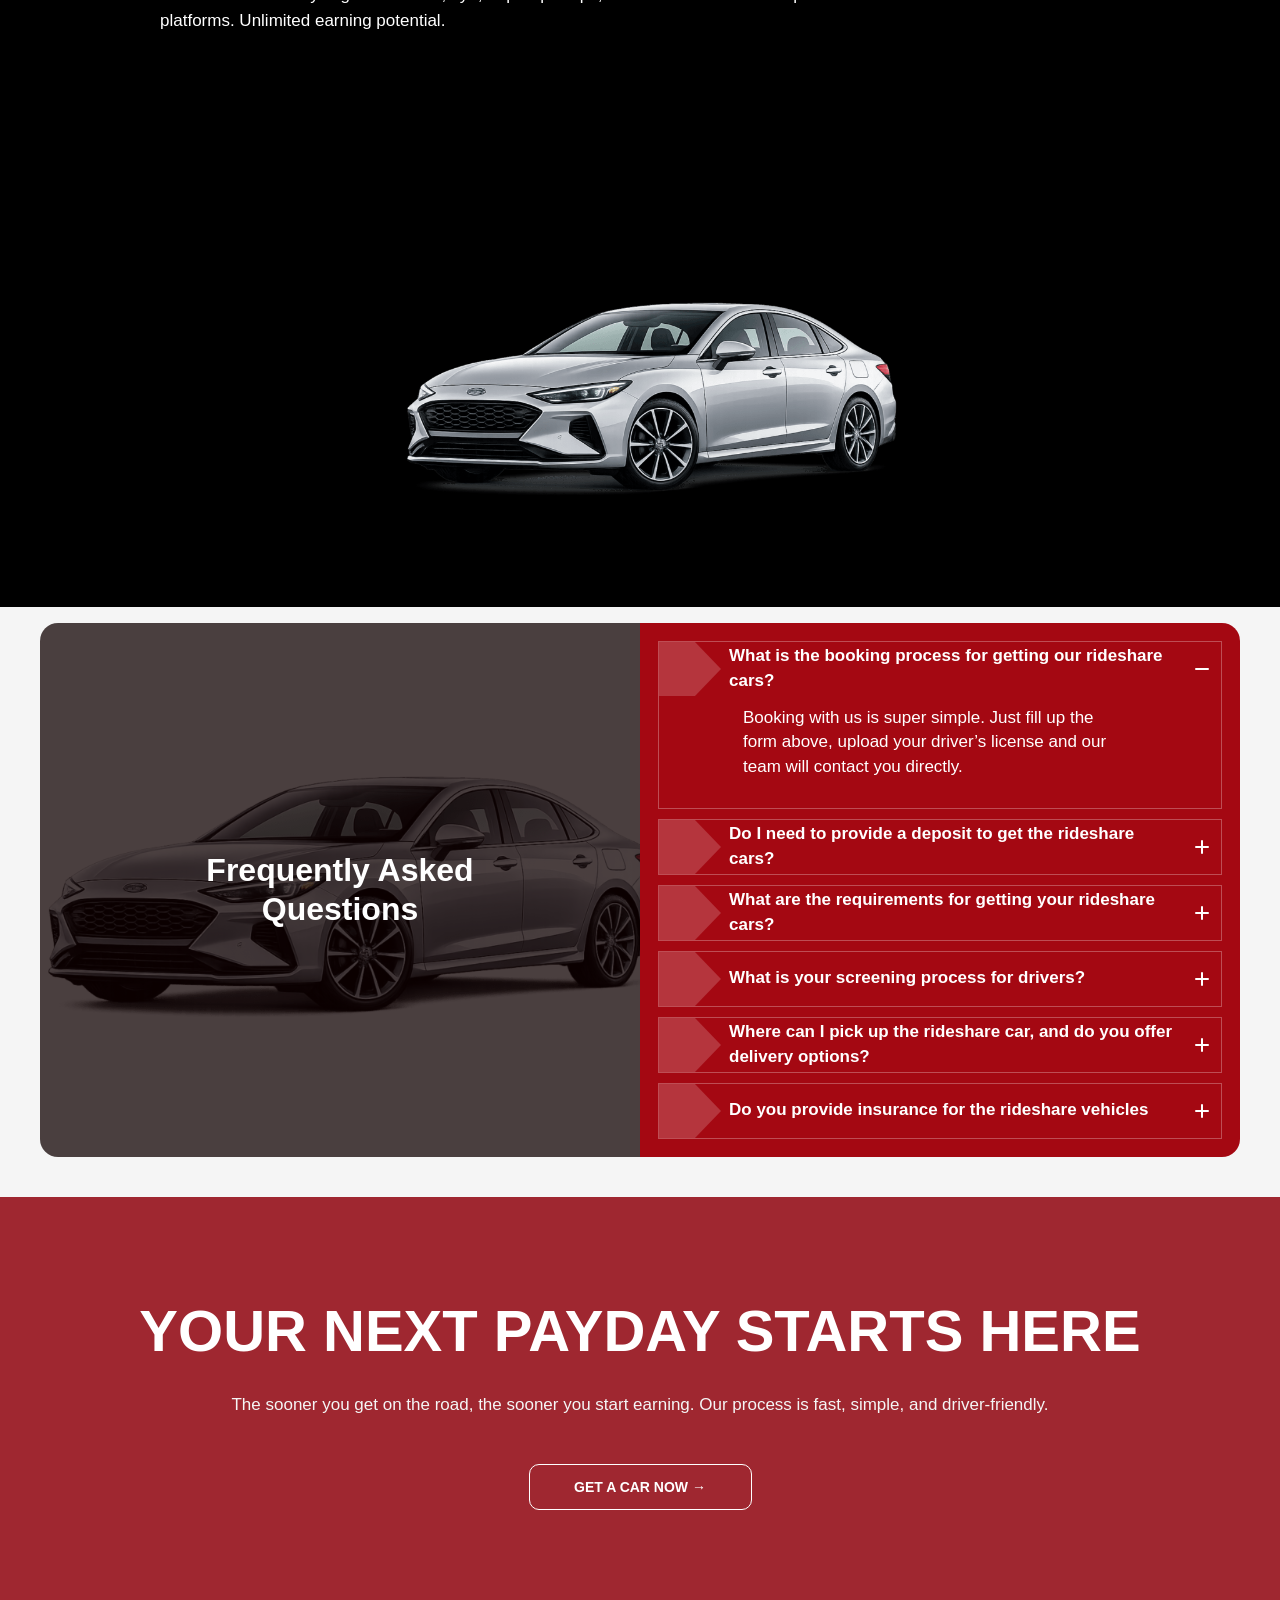
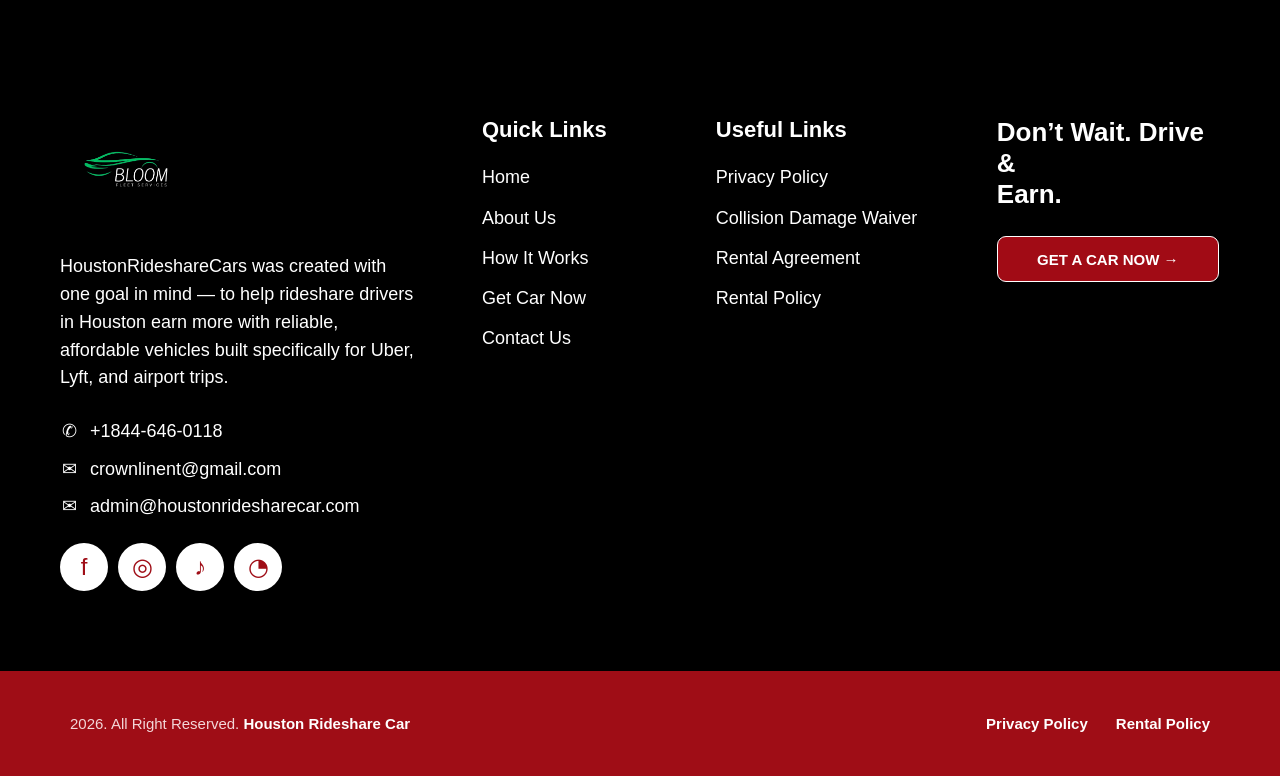
==== commit aed3ed8f: "Describe your updates here" ====
--- a/index.html
+++ b/index.html
@@ -47,6 +47,7 @@
   </div>
 </header>
 
+
 <!-- HERO -->
 <section class="hero">
   <div class="overlay"></div>
@@ -119,9 +120,8 @@
 
   </div>
 </section>
-
-<section class="how-works">
-  <div class="how-works__head">
+<section class="our-process">
+  <div class="our-process__header">
     <h2>HOW IT WORKS</h2>
     <p>
       Getting started is simple. Our quick and straightforward
@@ -130,58 +130,63 @@
     </p>
   </div>
 
-  <div class="how-works__timeline">
-    <div class="how-works__line"></div>
-
-    <span class="how-works__dot dot-1"></span>
-    <span class="how-works__dot dot-2"></span>
-    <span class="how-works__dot dot-3"></span>
-    <span class="how-works__dot dot-4"></span>
-
-    <article class="work-card work-card--left card-1">
-      <div class="work-card__arrow work-card__arrow--right"></div>
-      <div class="work-card__icon work-card__icon--red">✎</div>
+  <div class="our-process__timeline">
+    <div class="our-process__line"></div>
+
+    <span class="our-process__dot our-process__dot--1"></span>
+    <span class="our-process__dot our-process__dot--2"></span>
+    <span class="our-process__dot our-process__dot--3"></span>
+    <span class="our-process__dot our-process__dot--4"></span>
+
+    <article class="process-card process-card--left process-card--red card-1">
+      <span class="process-card__arrow process-card__arrow--right"></span>
+      <span class="process-card__outline-icon process-card__outline-icon--pen"></span>
+      <span class="process-card__icon process-card__icon--light">✎</span>
       <h3>Apply Online</h3>
       <p>
-        Fill out our quick application form. It
-        only takes a few minutes.
+        Fill out our quick application form. It only
+        takes a few minutes.
       </p>
     </article>
 
-    <article class="work-card work-card--right card-2">
-      <div class="work-card__arrow work-card__arrow--left"></div>
-      <div class="work-card__icon work-card__icon--black">👤</div>
+    <article class="process-card process-card--right card-2">
+      <span class="process-card__arrow process-card__arrow--left"></span>
+      <span class="process-card__icon process-card__icon--dark">👥</span>
       <h3>Get Approved</h3>
       <p>
-        We review your information and
-        contact you fast — no complicated
-        dealership process.
+        We review your information and contact
+        you fast — no complicated dealership
+        process.
       </p>
     </article>
 
-    <article class="work-card work-card--left card-3">
-      <div class="work-card__arrow work-card__arrow--right"></div>
-      <div class="work-card__icon work-card__icon--red">🚗</div>
+    <article class="process-card process-card--left process-card--red card-3">
+      <span class="process-card__arrow process-card__arrow--right"></span>
+      <span class="process-card__outline-icon process-card__outline-icon--car"></span>
+      <span class="process-card__icon process-card__icon--light">🚗</span>
       <h3>Pick Up Your Car</h3>
       <p>
-        Choose your rideshare-ready
-        vehicle and complete the simple
-        paperwork.
+        Choose your rideshare-ready vehicle and
+        complete the simple paperwork.
       </p>
     </article>
 
-    <article class="work-card work-card--right card-4">
-      <div class="work-card__arrow work-card__arrow--left"></div>
-      <div class="work-card__icon work-card__icon--black">🚘</div>
+    <article class="process-card process-card--right card-4">
+      <span class="process-card__arrow process-card__arrow--left"></span>
+      <span class="process-card__icon process-card__icon--dark">🚘</span>
       <h3>Start Driving &amp; Earning</h3>
       <p>
         Use your car for Uber, Lyft, airport
-        pickups, and more — and start
-        making money right away.
+        pickups, and more — and start making
+        money right away.
       </p>
     </article>
   </div>
 </section>
+
+
+
+
 <section class="rideshare-platforms">
   <div class="rideshare-platforms__content">
     <h2>DRIVE ON TOP RIDESHARE PLATFORMS</h2>
--- a/style.css
+++ b/style.css
@@ -91,7 +91,7 @@
 .hero-content {
   position: relative;
   margin-left: 8rem;
-  margin-top: 15rem;
+  /* margin-top: 15rem; */
   color: #fff;
   max-width: 500px;
 }
@@ -206,172 +206,7 @@
   color: #f1f1f1;
 }
 
-.how-works {
-  padding: 118px 20px 84px;
-  background: #f5f5f5;
-  font-family: Arial, Helvetica, sans-serif;
-}
-
-.how-works__head {
-  max-width: 370px;
-  margin: 0 auto 52px;
-  text-align: center;
-}
-
-.how-works__head h2 {
-  margin: 0 0 10px;
-  color: #a20b18;
-  font-size: 15px;
-  font-weight: 700;
-  line-height: 1.2;
-}
-
-.how-works__head p {
-  margin: 0;
-  color: #5e6778;
-  font-size: 11px;
-  line-height: 1.45;
-}
-
-.how-works__timeline {
-  position: relative;
-  max-width: 860px;
-  min-height: 520px;
-  margin: 0 auto;
-}
-
-.how-works__line {
-  position: absolute;
-  top: 0;
-  bottom: 0;
-  left: 50%;
-  width: 1px;
-  background: #ead6d8;
-  transform: translateX(-50%);
-}
-
-.how-works__dot {
-  position: absolute;
-  left: 50%;
-  width: 10px;
-  height: 10px;
-  border: 1px solid #b0121c;
-  border-radius: 50%;
-  background: #ffffff;
-  transform: translate(-50%, -50%);
-  z-index: 3;
-}
-
-.how-works__dot::after {
-  content: "";
-  position: absolute;
-  top: 2px;
-  left: 2px;
-  width: 4px;
-  height: 4px;
-  border-radius: 50%;
-  background: #b0121c;
-}
-
-.dot-1 { top: 50px; }
-.dot-2 { top: 174px; }
-.dot-3 { top: 304px; }
-.dot-4 { top: 434px; }
-
-.work-card {
-  position: absolute;
-  width: 240px;
-  min-height: 102px;
-  background: #fbfbfb;
-  border-radius: 6px;
-  padding: 24px 22px;
-  box-sizing: border-box;
-  box-shadow: 0 10px 24px rgba(0, 0, 0, 0.05);
-  transition: box-shadow 0.25s ease, transform 0.25s ease;
-}
-
-.work-card:hover {
-  box-shadow: 0 16px 34px rgba(0, 0, 0, 0.09);
-  transform: translateY(-2px);
-}
-
-.work-card--left {
-  left: 0;
-  text-align: center;
-}
-
-.work-card--right {
-  right: 0;
-  padding-left: 64px;
-  text-align: left;
-}
-
-.card-1 { top: 0; }
-.card-2 { top: 116px; }
-.card-3 { top: 246px; }
-.card-4 { top: 376px; }
-
-.work-card__arrow {
-  position: absolute;
-  top: 34px;
-  width: 0;
-  height: 0;
-}
-
-.work-card__arrow--right {
-  right: -16px;
-  border-top: 16px solid transparent;
-  border-bottom: 16px solid transparent;
-  border-left: 16px solid #fbfbfb;
-}
-
-.work-card__arrow--left {
-  left: -16px;
-  border-top: 16px solid transparent;
-  border-bottom: 16px solid transparent;
-  border-right: 16px solid #fbfbfb;
-}
-
-.work-card__icon {
-  position: absolute;
-  top: 23px;
-  width: 28px;
-  height: 28px;
-  border-radius: 50%;
-  display: flex;
-  align-items: center;
-  justify-content: center;
-  font-size: 13px;
-  line-height: 1;
-}
-
-.work-card__icon--red {
-  right: 20px;
-  background: #9f0d16;
-  color: #ffffff;
-}
-
-.work-card__icon--black {
-  left: 20px;
-  background: #000000;
-  color: #ffffff;
-  font-size: 12px;
-}
-
-.work-card h3 {
-  margin: 0 0 10px;
-  color: #3d3d3d;
-  font-size: 12px;
-  font-weight: 700;
-  line-height: 1.3;
-}
-
-.work-card p {
-  margin: 0;
-  color: #687284;
-  font-size: 10px;
-  line-height: 1.5;
-}
+
 
 .rideshare-platforms {
   background: #000000;
@@ -1651,79 +1486,7 @@
   }
 }
 
-@media (max-width: 768px) {
-  .how-works {
-    padding: 72px 16px 56px;
-  }
-
-  .how-works__head {
-    max-width: 100%;
-    margin-bottom: 34px;
-  }
-
-  .how-works__head h2 {
-    font-size: 18px;
-  }
-
-  .how-works__head p {
-    font-size: 13px;
-  }
-
-  .how-works__timeline {
-    min-height: auto;
-    padding-left: 34px;
-  }
-
-  .how-works__line {
-    left: 14px;
-    transform: none;
-  }
-
-  .how-works__dot {
-    left: 14px;
-    transform: translateY(-50%);
-  }
-
-  .dot-1 { top: 40px; }
-  .dot-2 { top: 186px; }
-  .dot-3 { top: 332px; }
-  .dot-4 { top: 478px; }
-
-  .work-card {
-    position: relative;
-    width: 100%;
-    left: auto;
-    right: auto;
-    top: auto;
-    margin-bottom: 28px;
-    padding: 24px 22px 22px 64px;
-    text-align: left;
-  }
-
-  .work-card__arrow--right,
-  .work-card__arrow--left {
-    left: -16px;
-    right: auto;
-    border-top: 16px solid transparent;
-    border-bottom: 16px solid transparent;
-    border-left: 0;
-    border-right: 16px solid #fbfbfb;
-  }
-
-  .work-card__icon--red,
-  .work-card__icon--black {
-    left: 20px;
-    right: auto;
-  }
-
-  .work-card h3 {
-    font-size: 15px;
-  }
-
-  .work-card p {
-    font-size: 12px;
-  }
-}
+
 
 /* 📱 RESPONSIVE */
 
@@ -1761,6 +1524,7 @@
 
   .hero-content {
     max-width: 90%;
+    margin-left: 1rem;
   }
 
   .hero-content p {
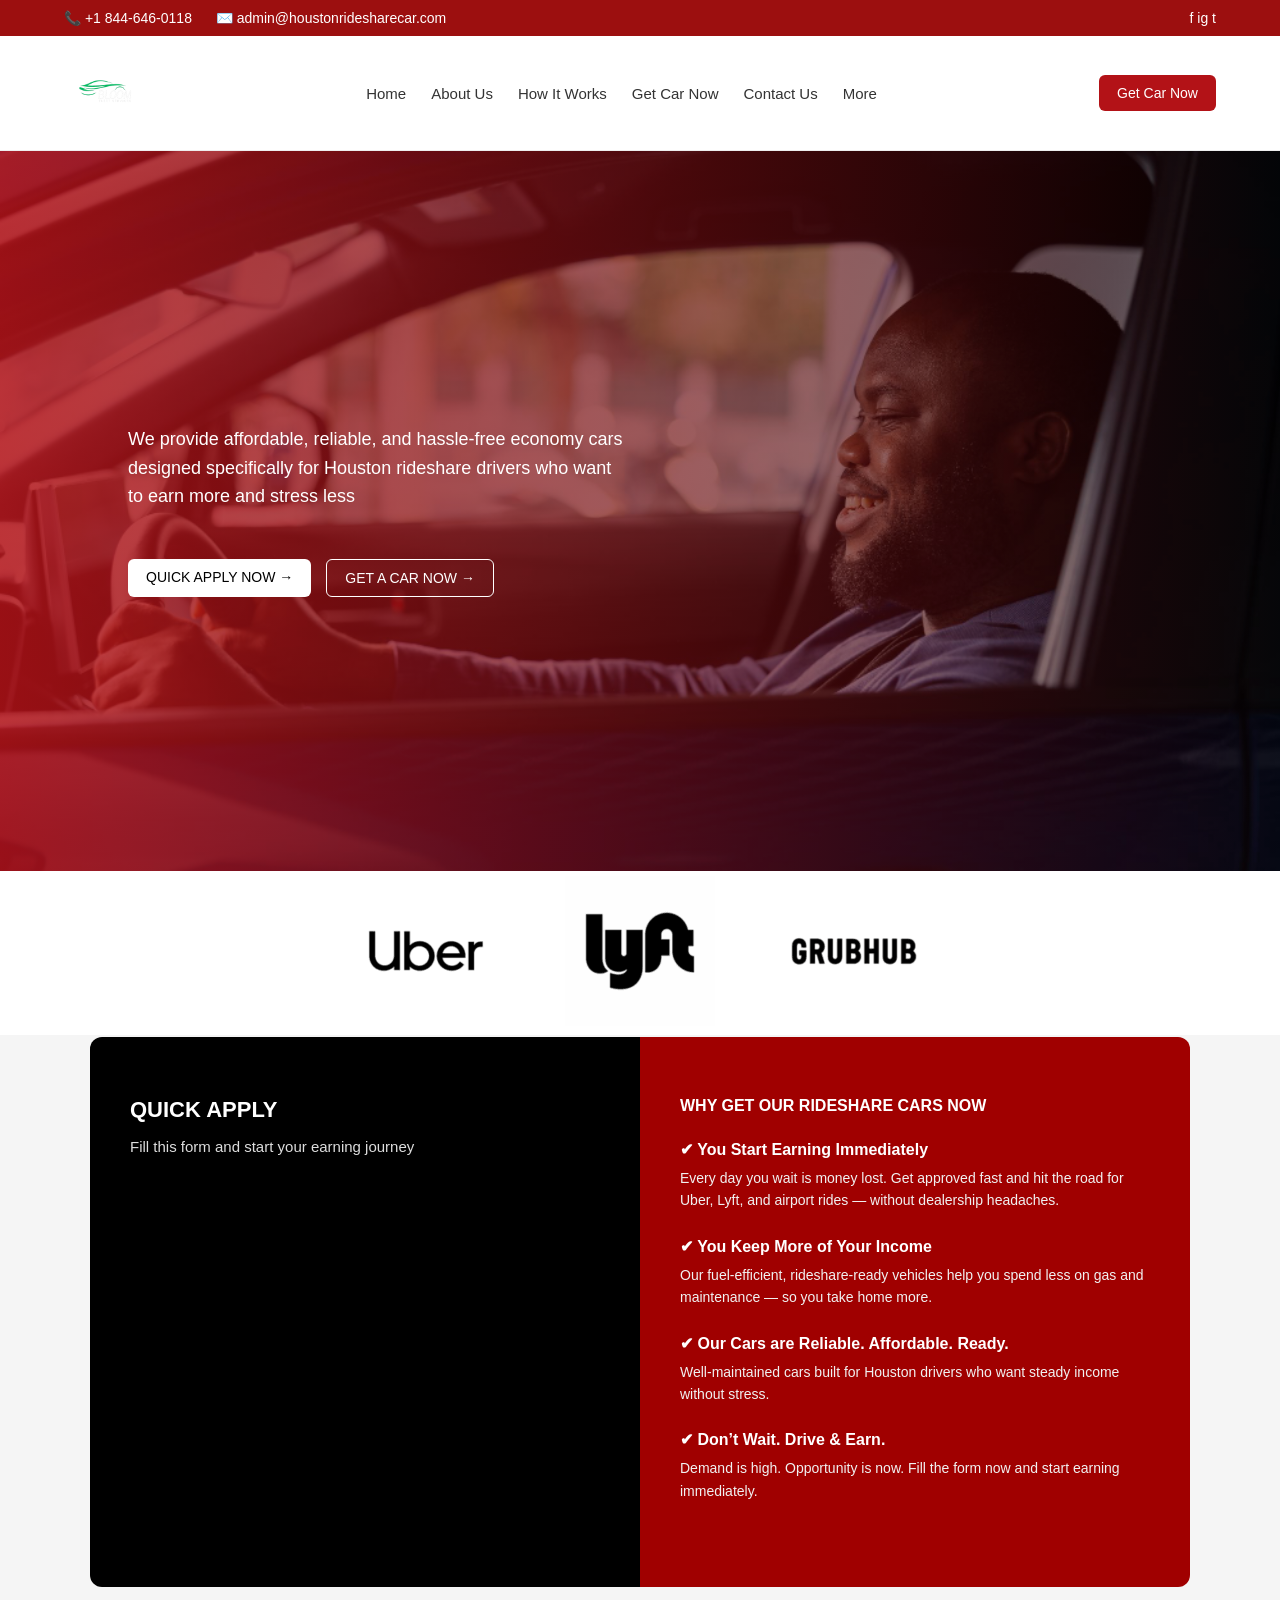
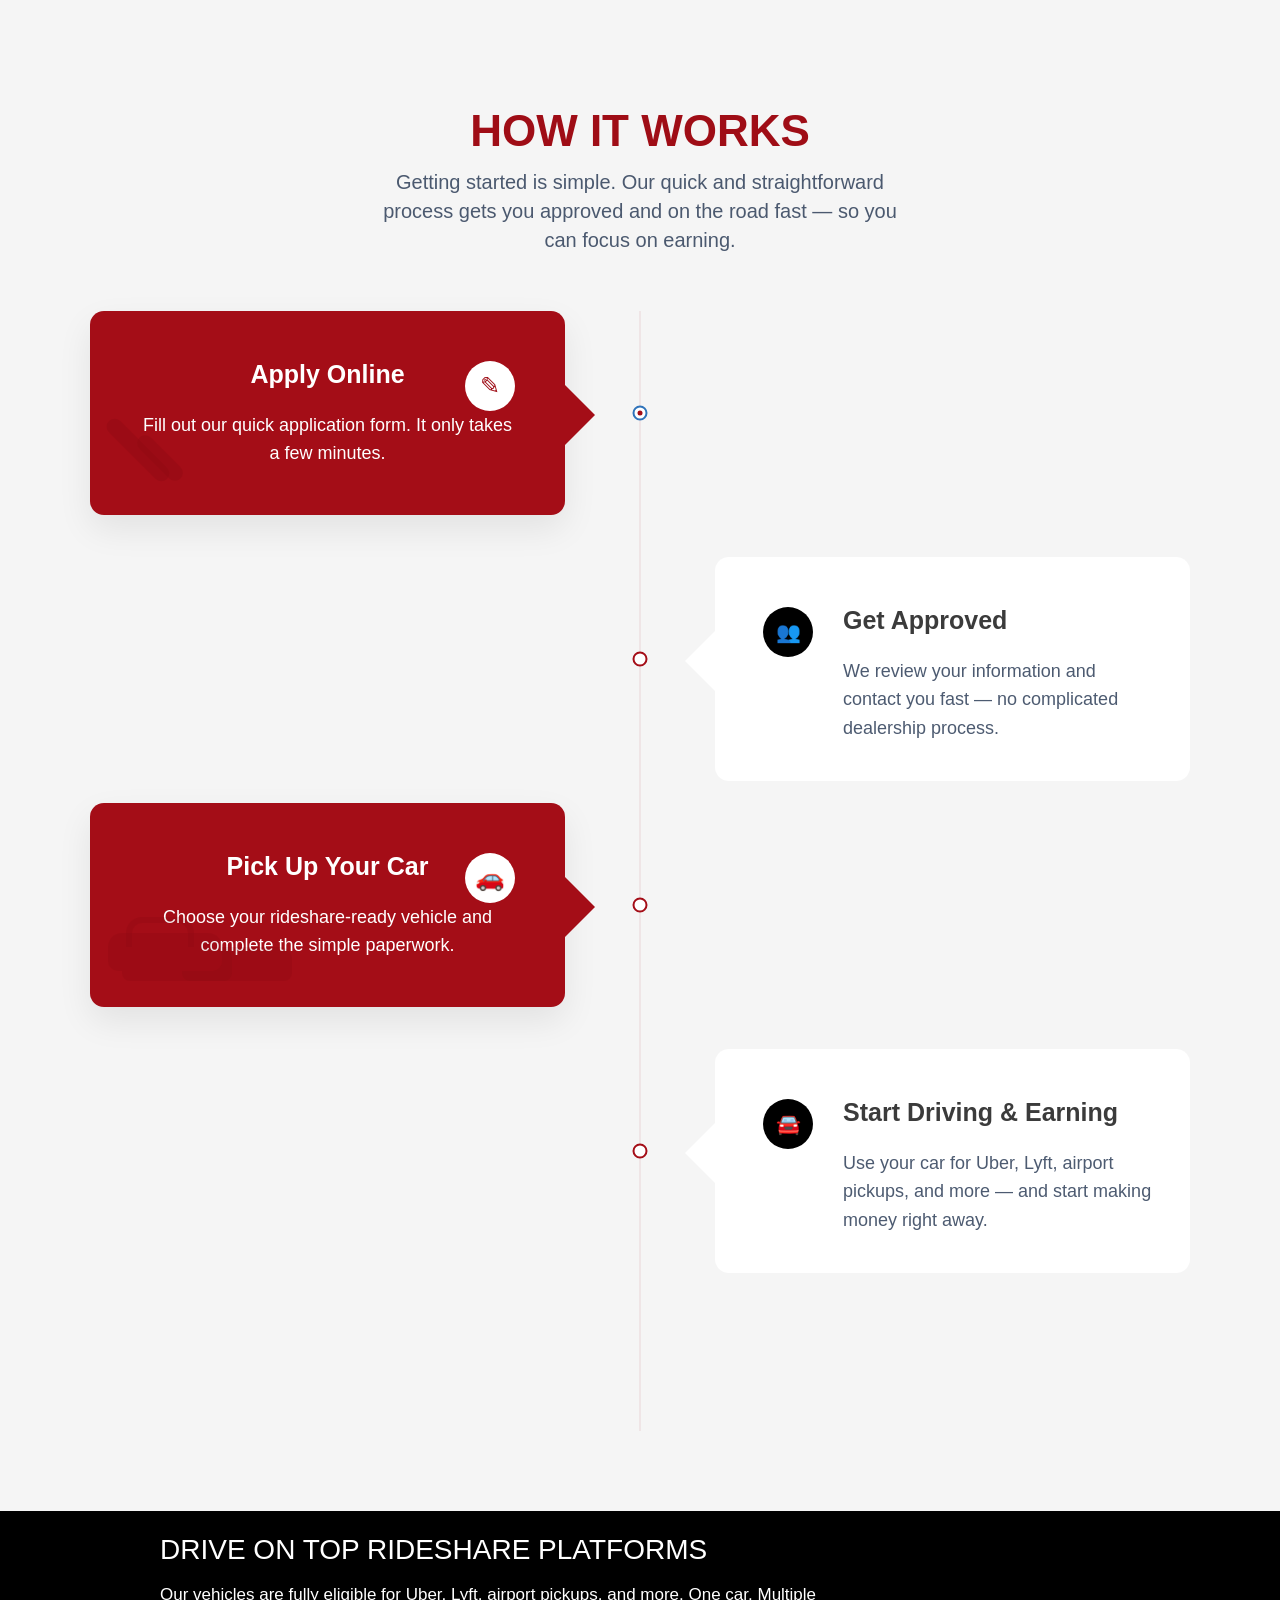
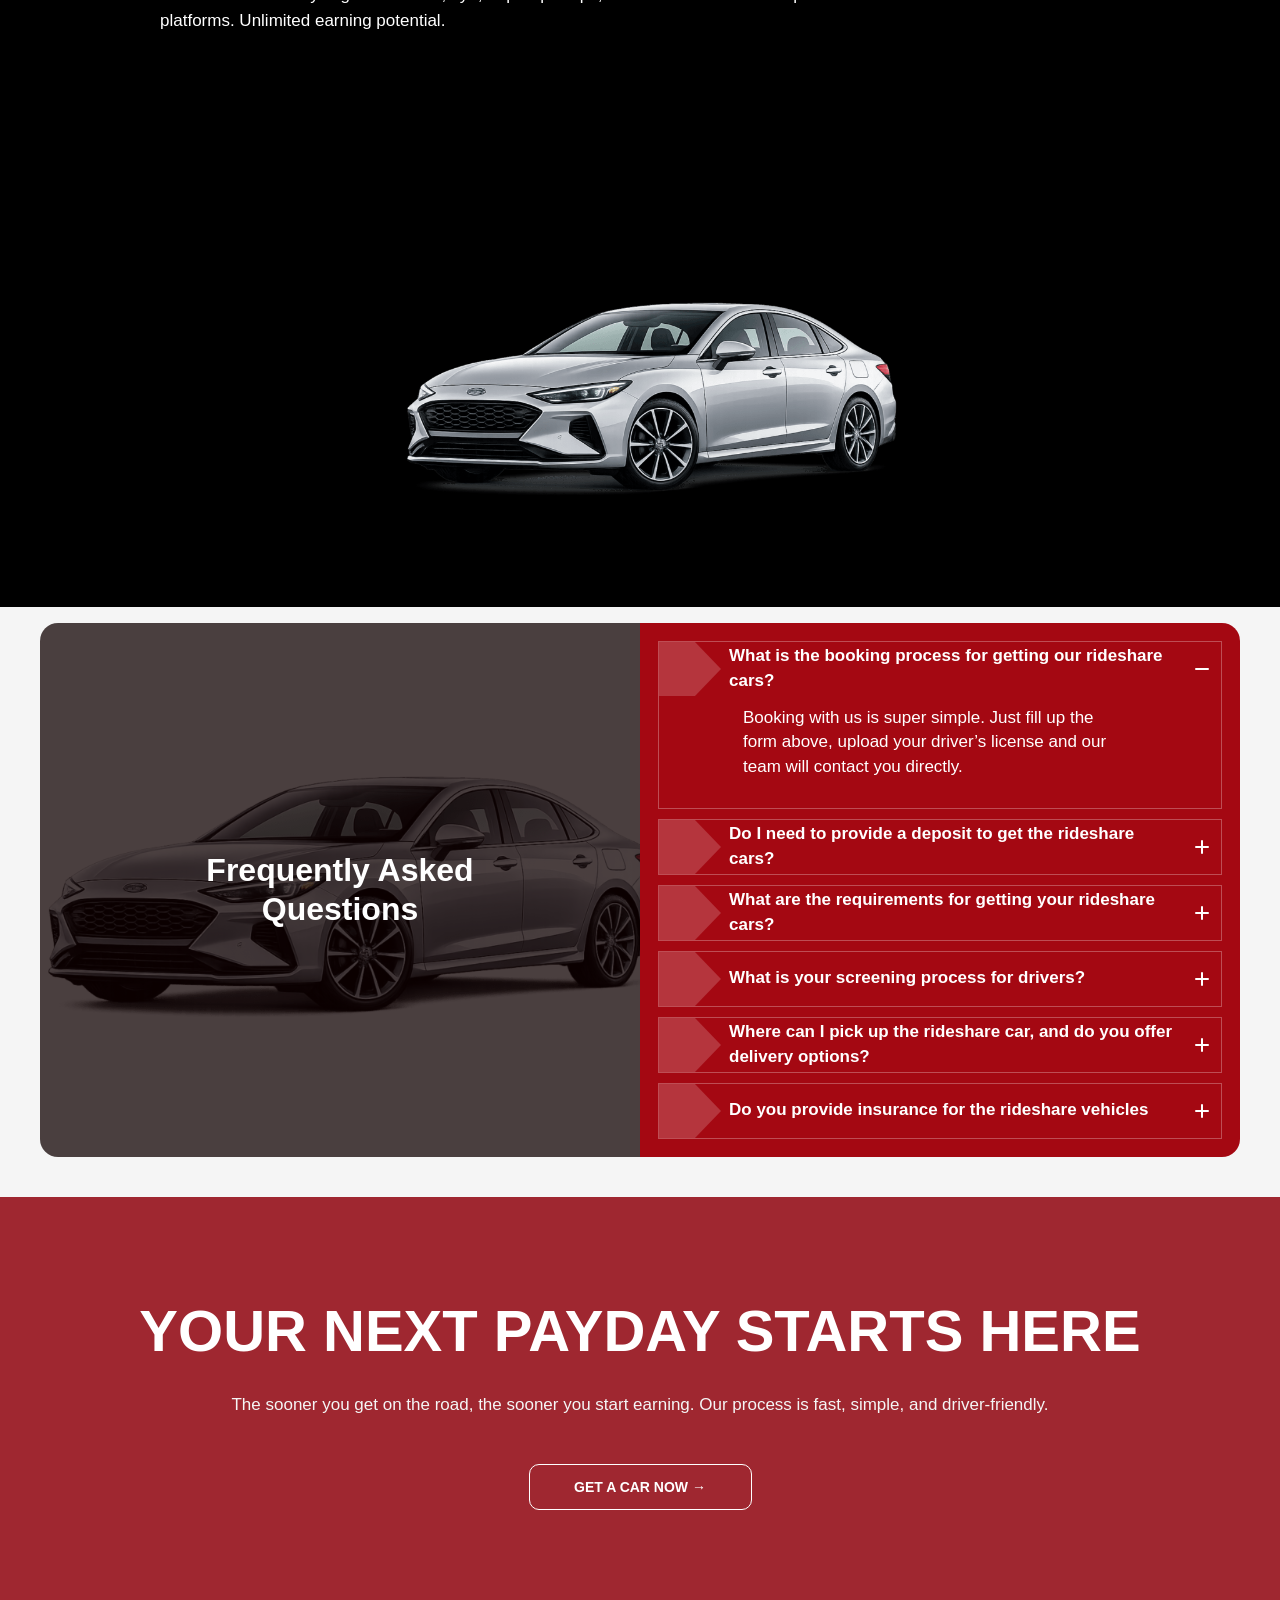
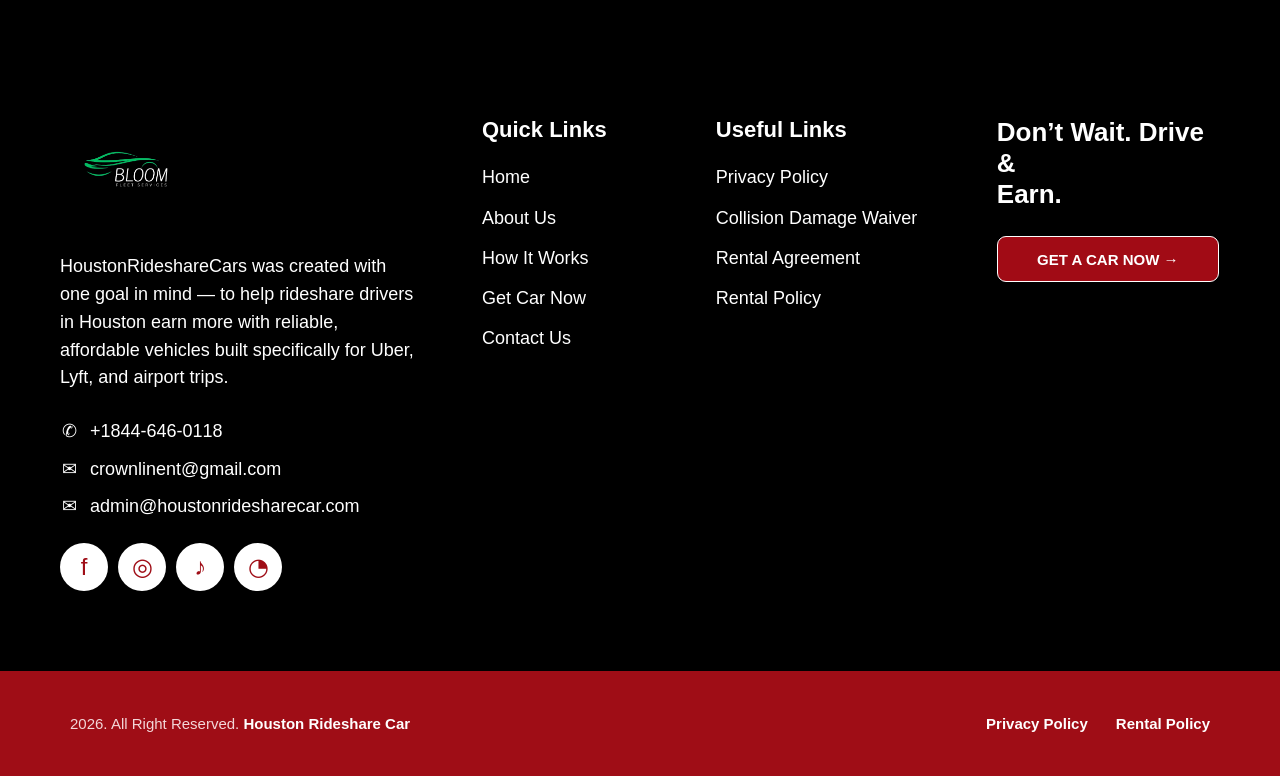
==== commit f7ae4e2b: "Describe your updates here" ====
--- a/index.html
+++ b/index.html
@@ -68,8 +68,8 @@
   <div><img src="uber.png" alt="uber logo"></div>
   <div><img src="lyft.png" alt=""></div>
   <div><img src="grub.png" alt=""></div>
-  <div><img src="doordash.png" alt=""></div>
-  <div><img src="ubereats.png" alt=""></div>
+  <!-- <div><img src="doordash.png" alt=""></div> -->
+  <!-- <div><img src="ubereats.png" alt=""></div> -->
 </section>
 
 <section class="apply-section">
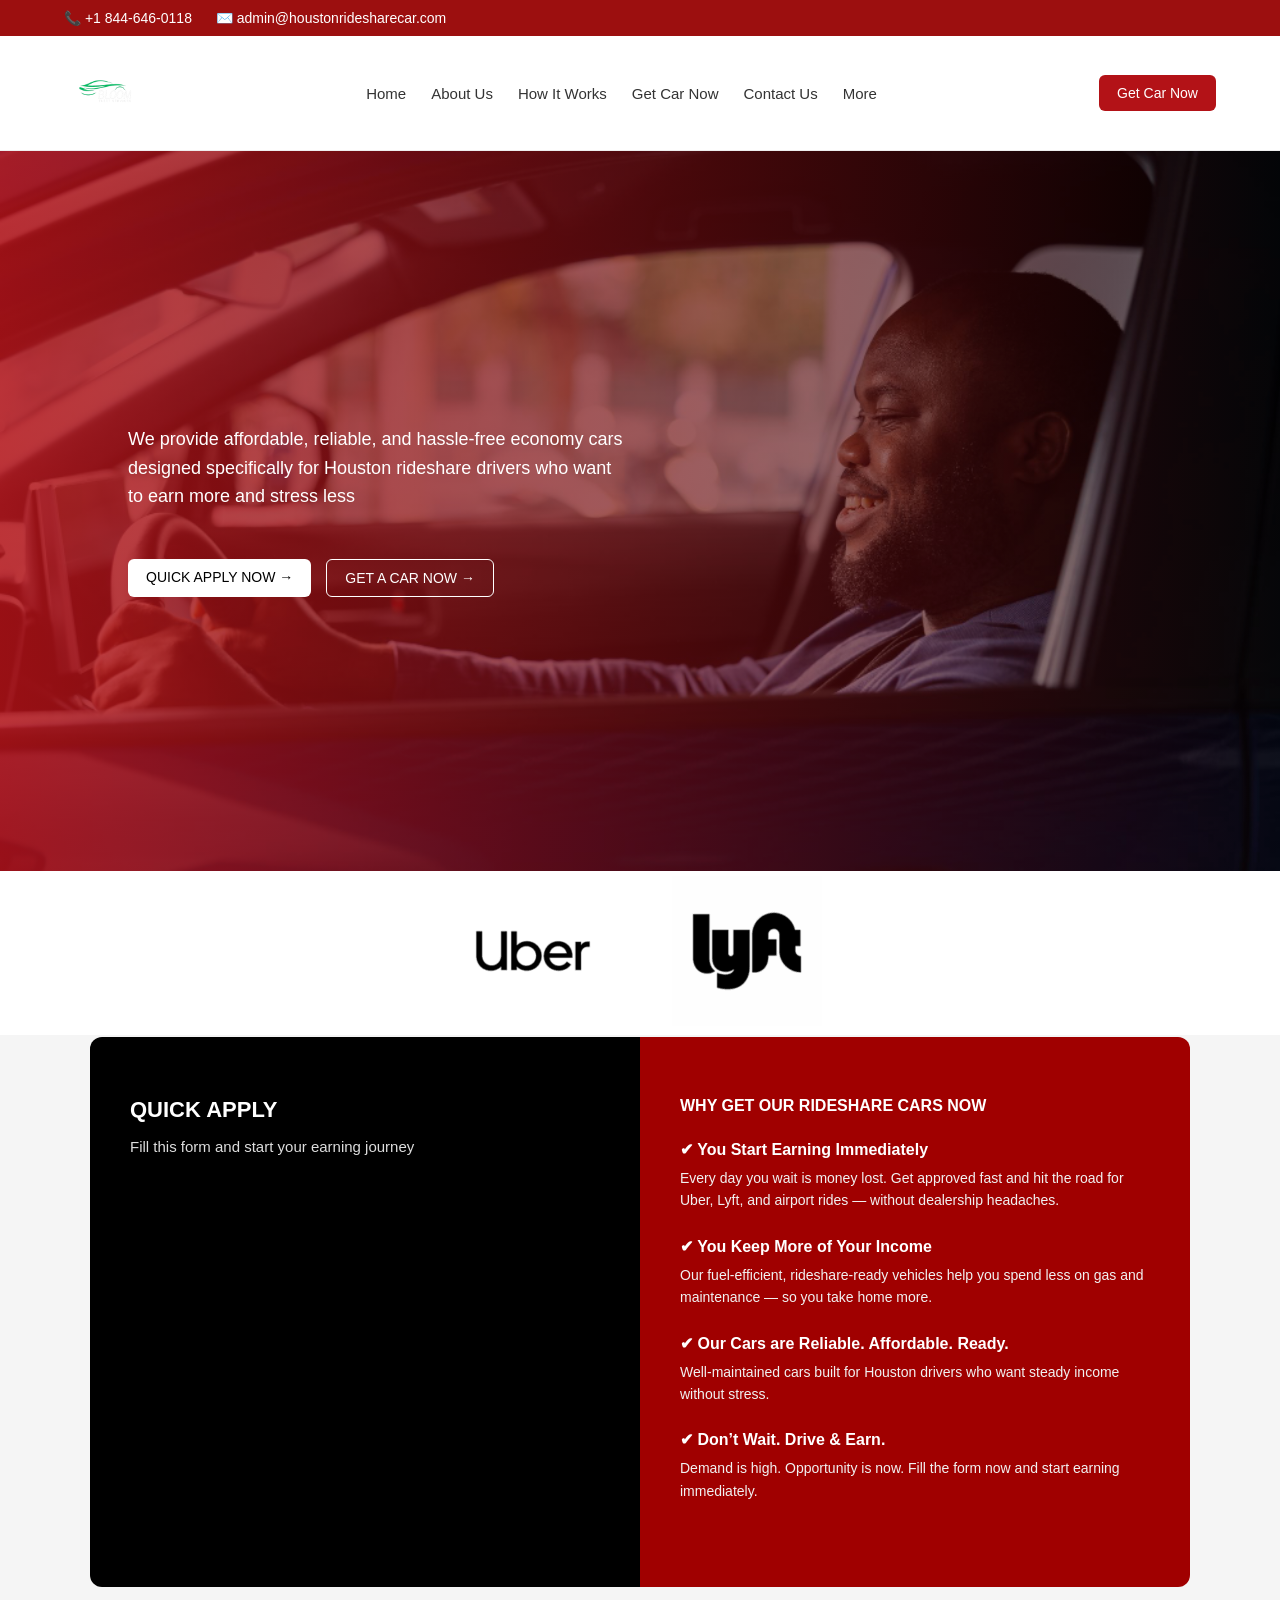
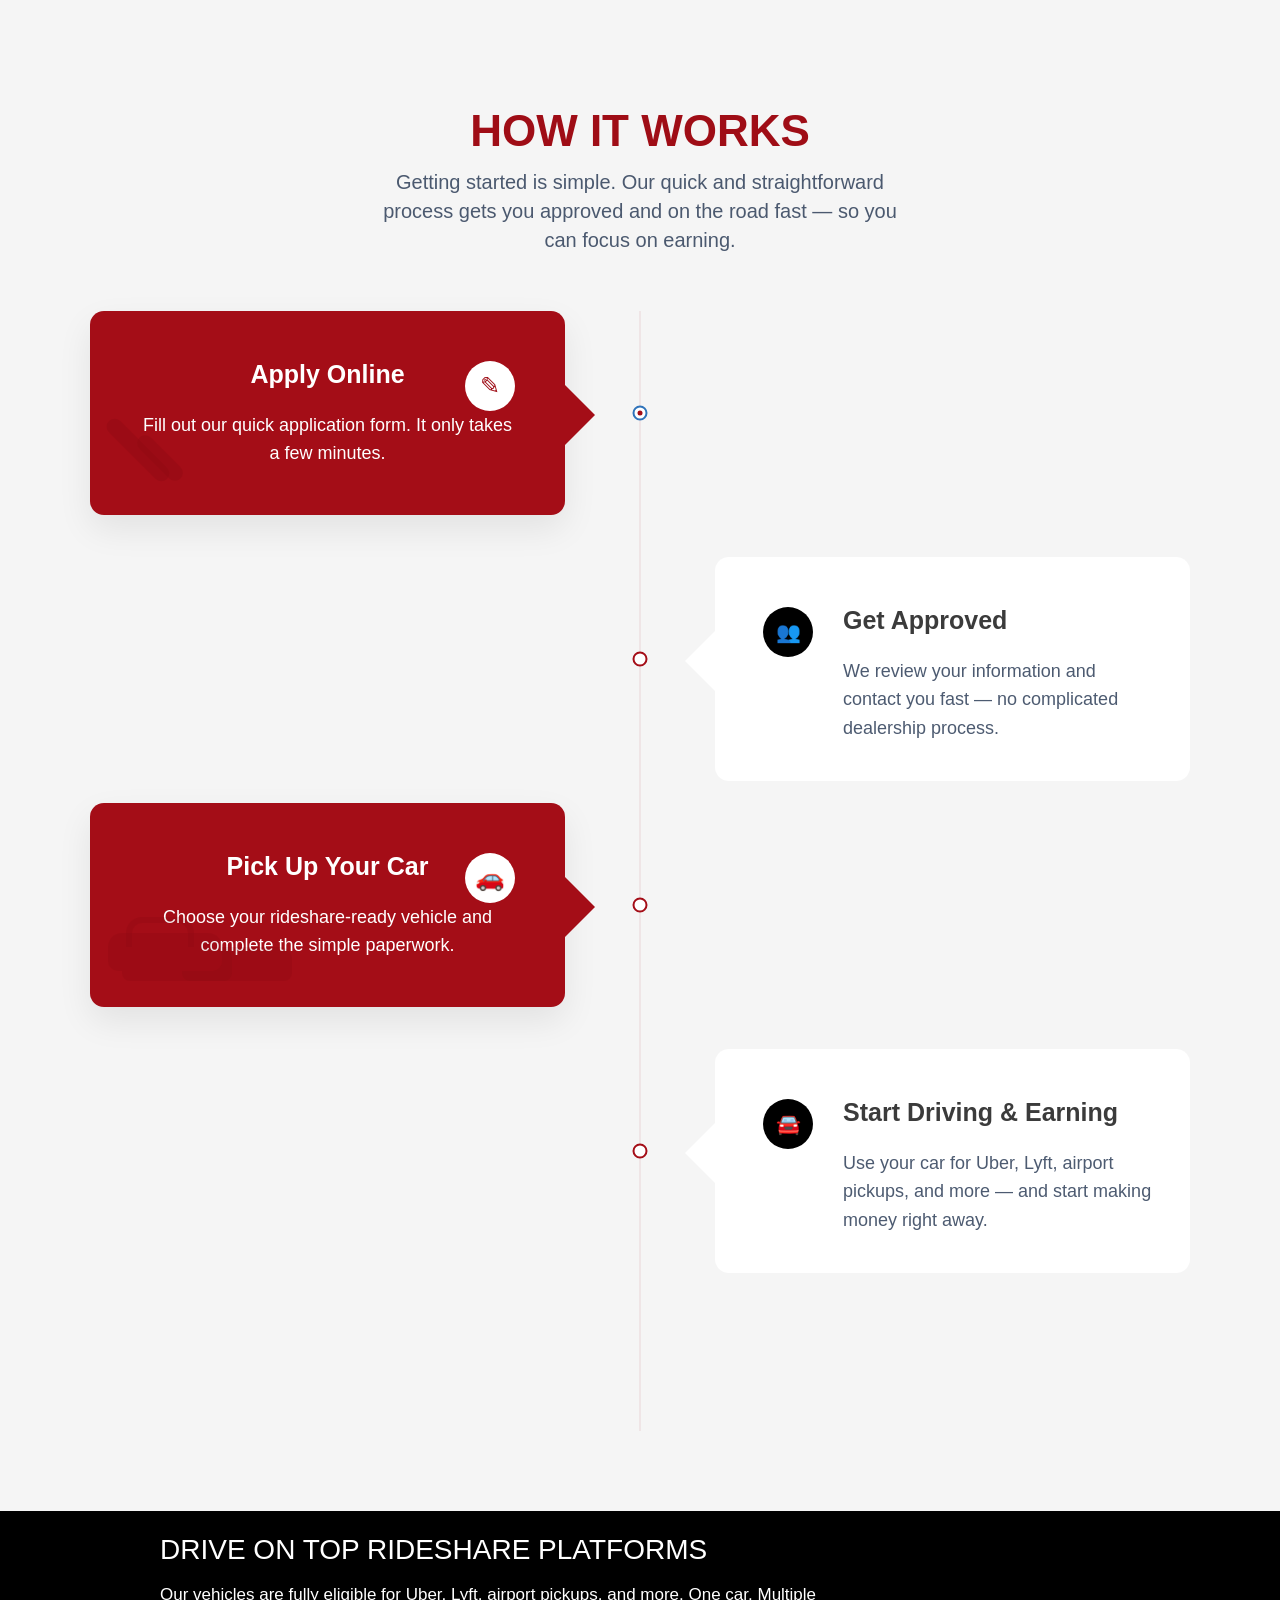
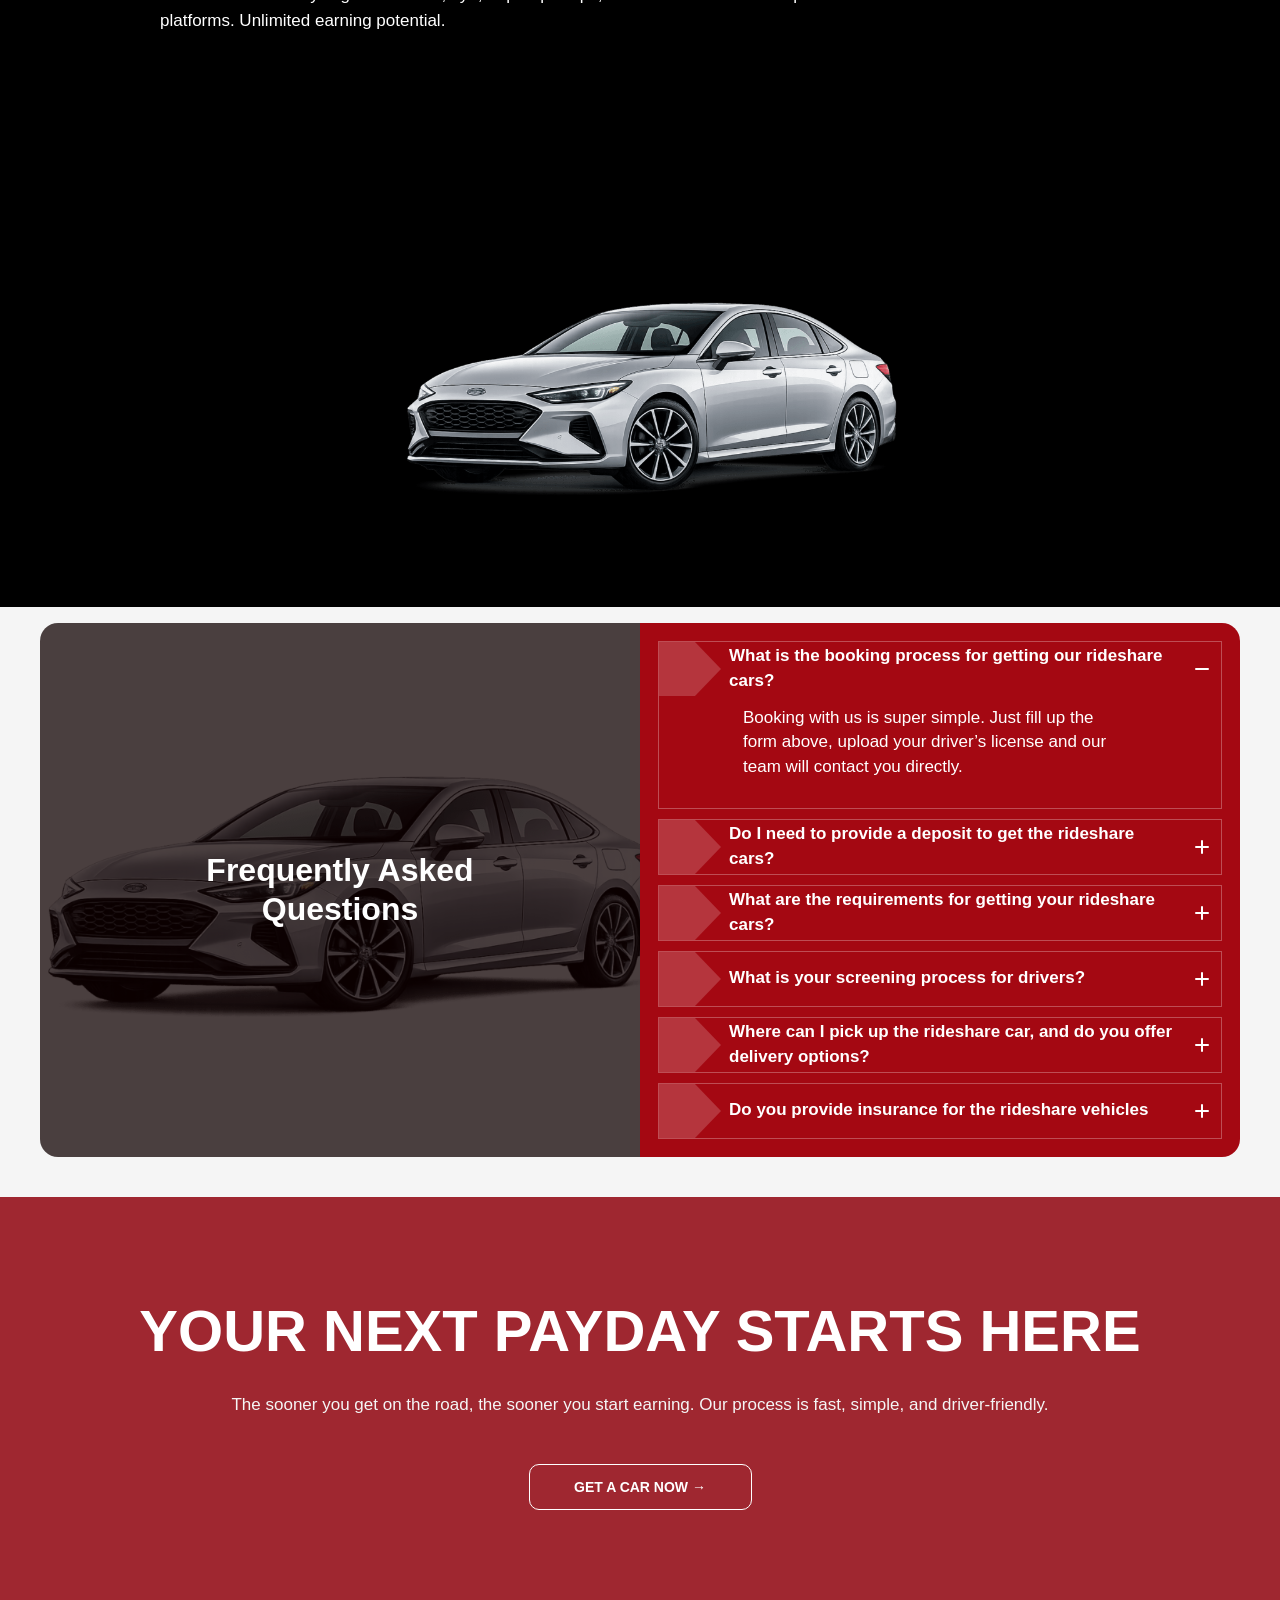
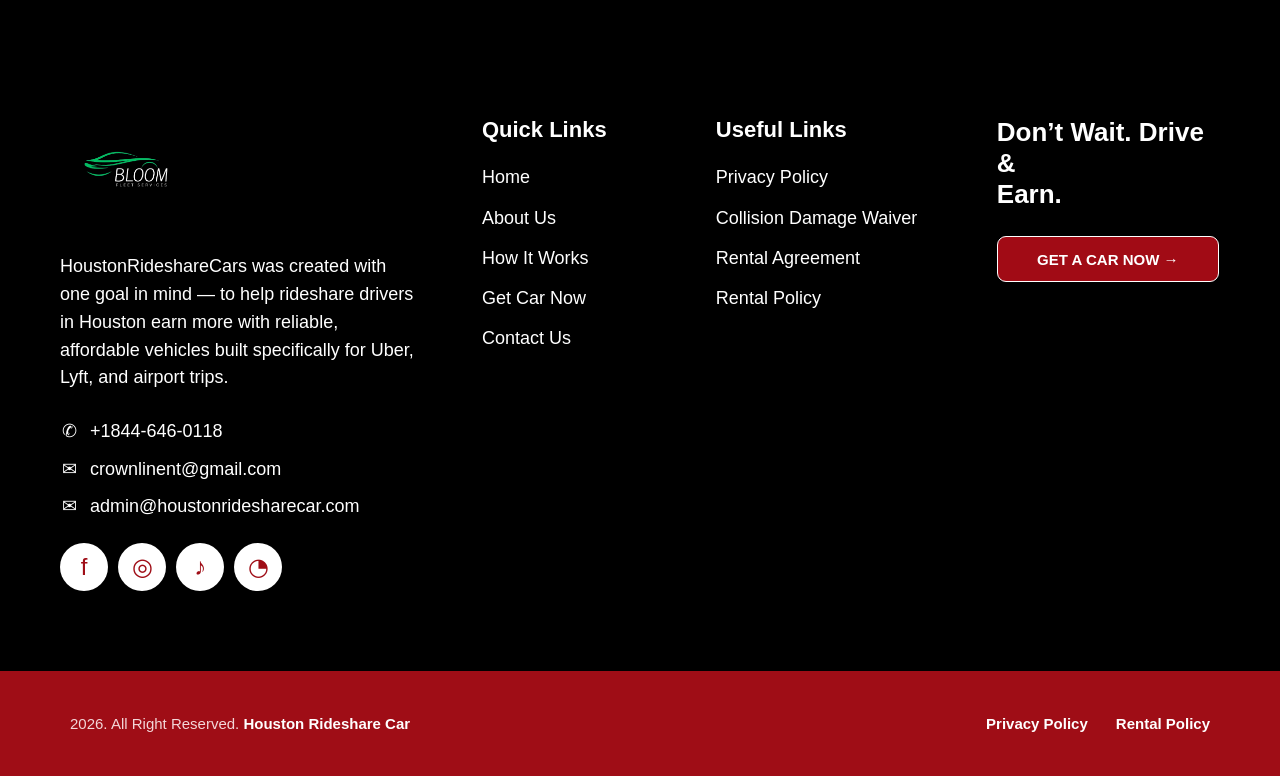
==== commit c8687c76: "Describe your updates here" ====
--- a/index.html
+++ b/index.html
@@ -16,9 +16,9 @@
       <span>✉️ admin@houstonridesharecar.com</span>
     </div>
     <div class="right">
-      <span>f</span>
-      <span>ig</span>
-      <span>t</span>
+      <span></span>
+      <span></span>
+      <span></span>
     </div>
   </div>
 </div>
@@ -67,7 +67,7 @@
 <section class="icons">
   <div><img src="uber.png" alt="uber logo"></div>
   <div><img src="lyft.png" alt=""></div>
-  <div><img src="grub.png" alt=""></div>
+  <!-- <div><img src="grub.png" alt=""></div> -->
   <!-- <div><img src="doordash.png" alt=""></div> -->
   <!-- <div><img src="ubereats.png" alt=""></div> -->
 </section>
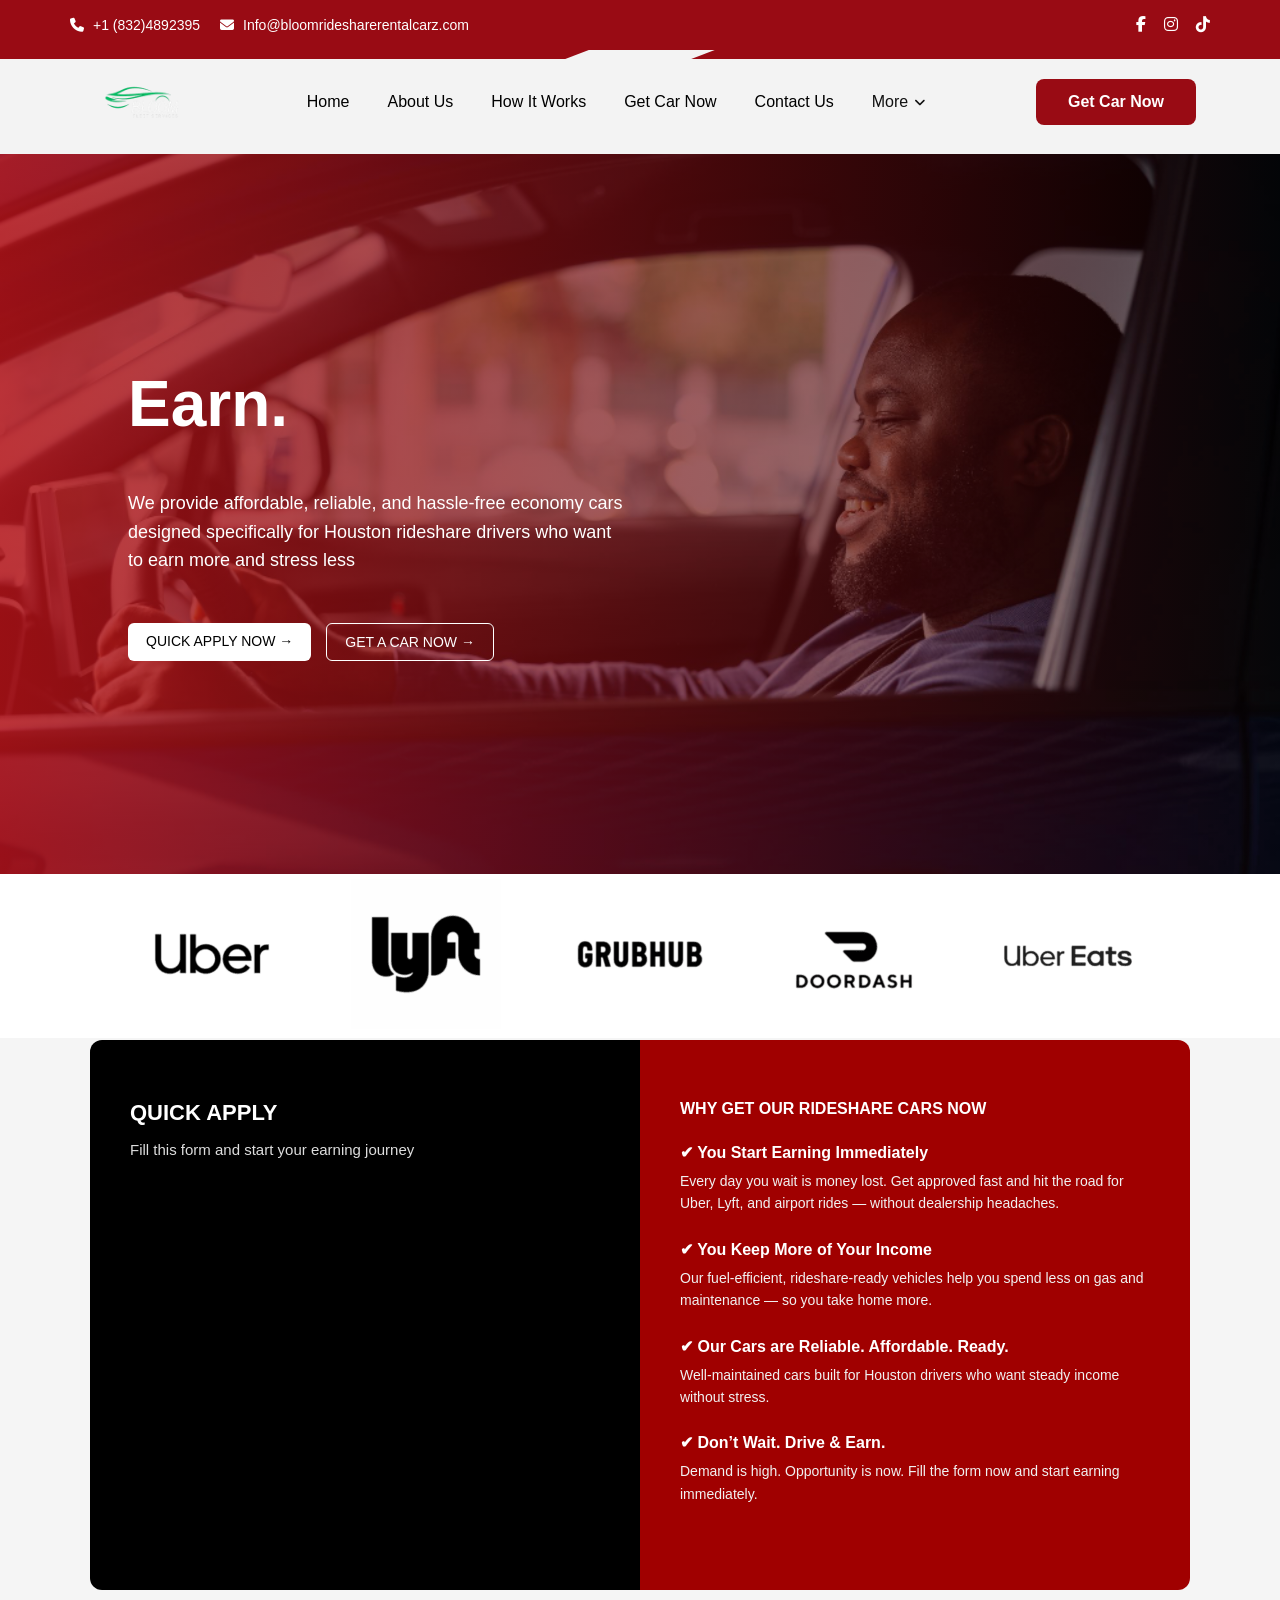
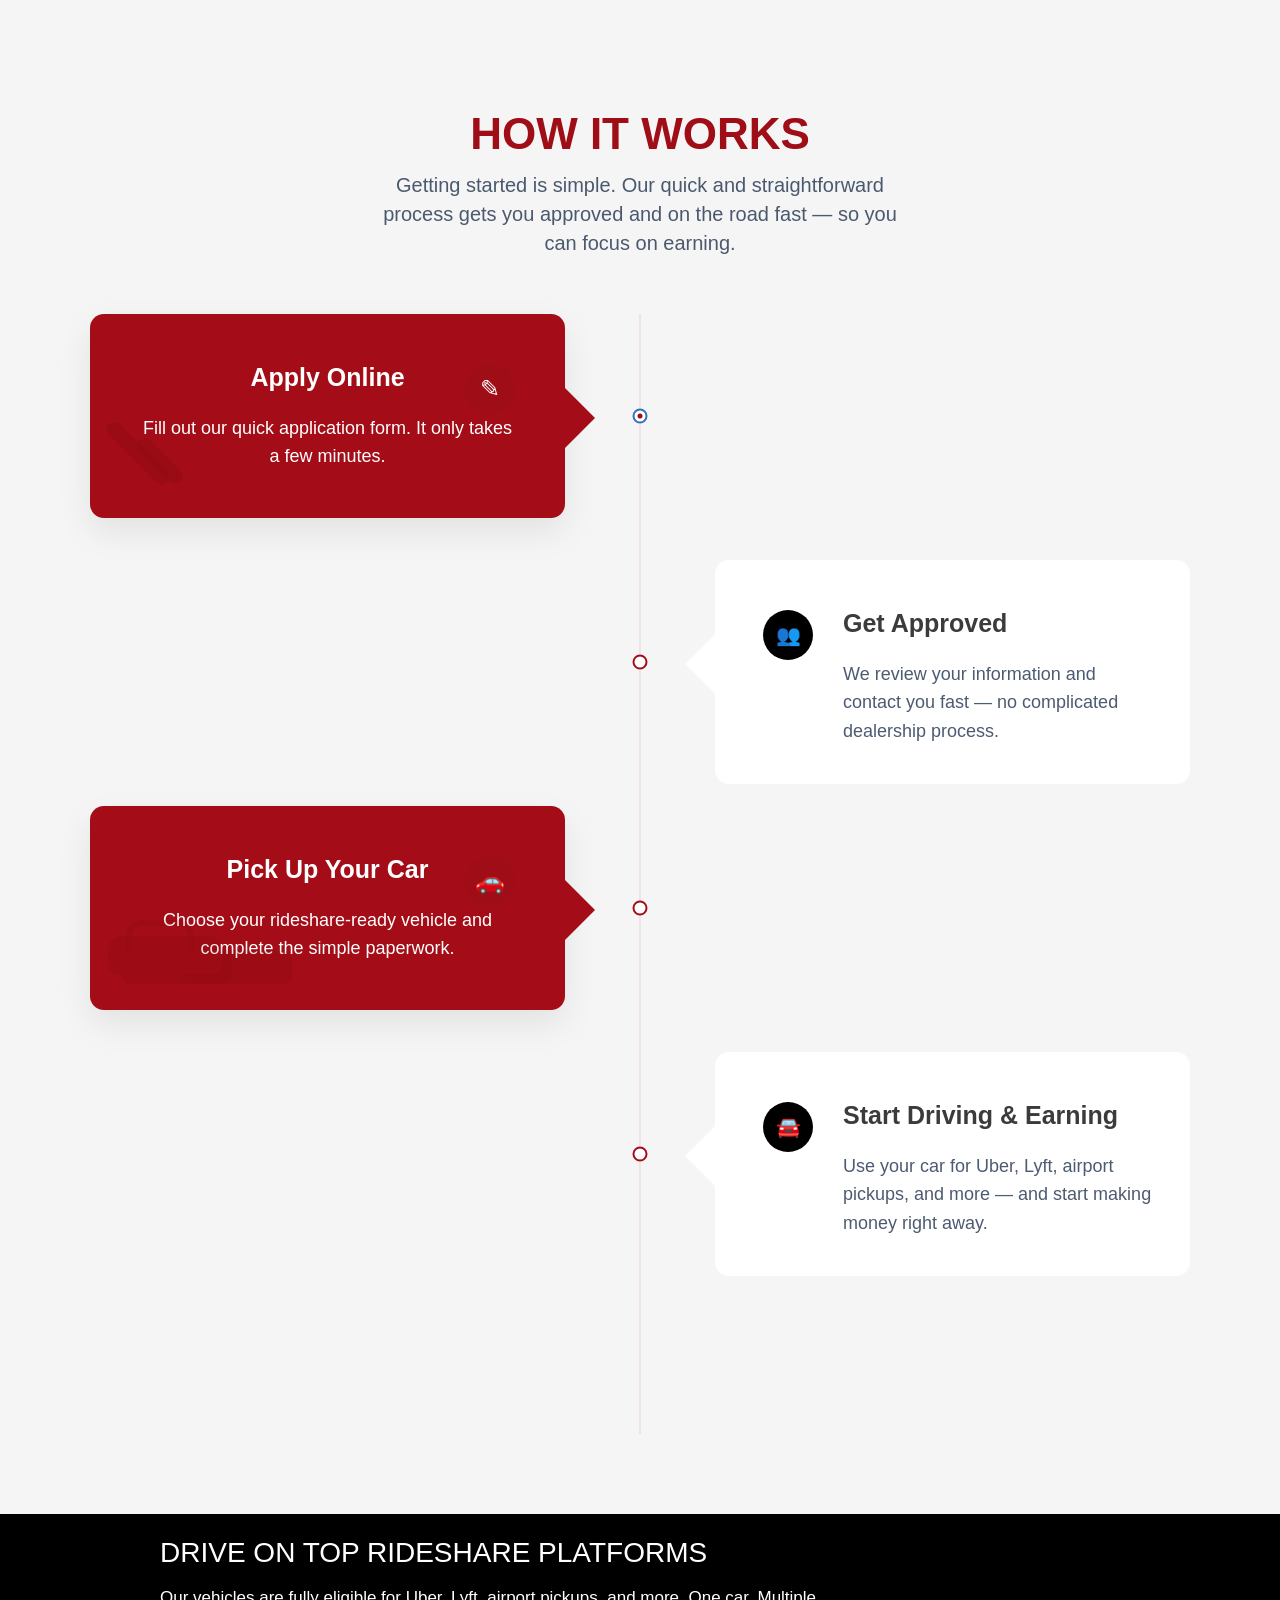
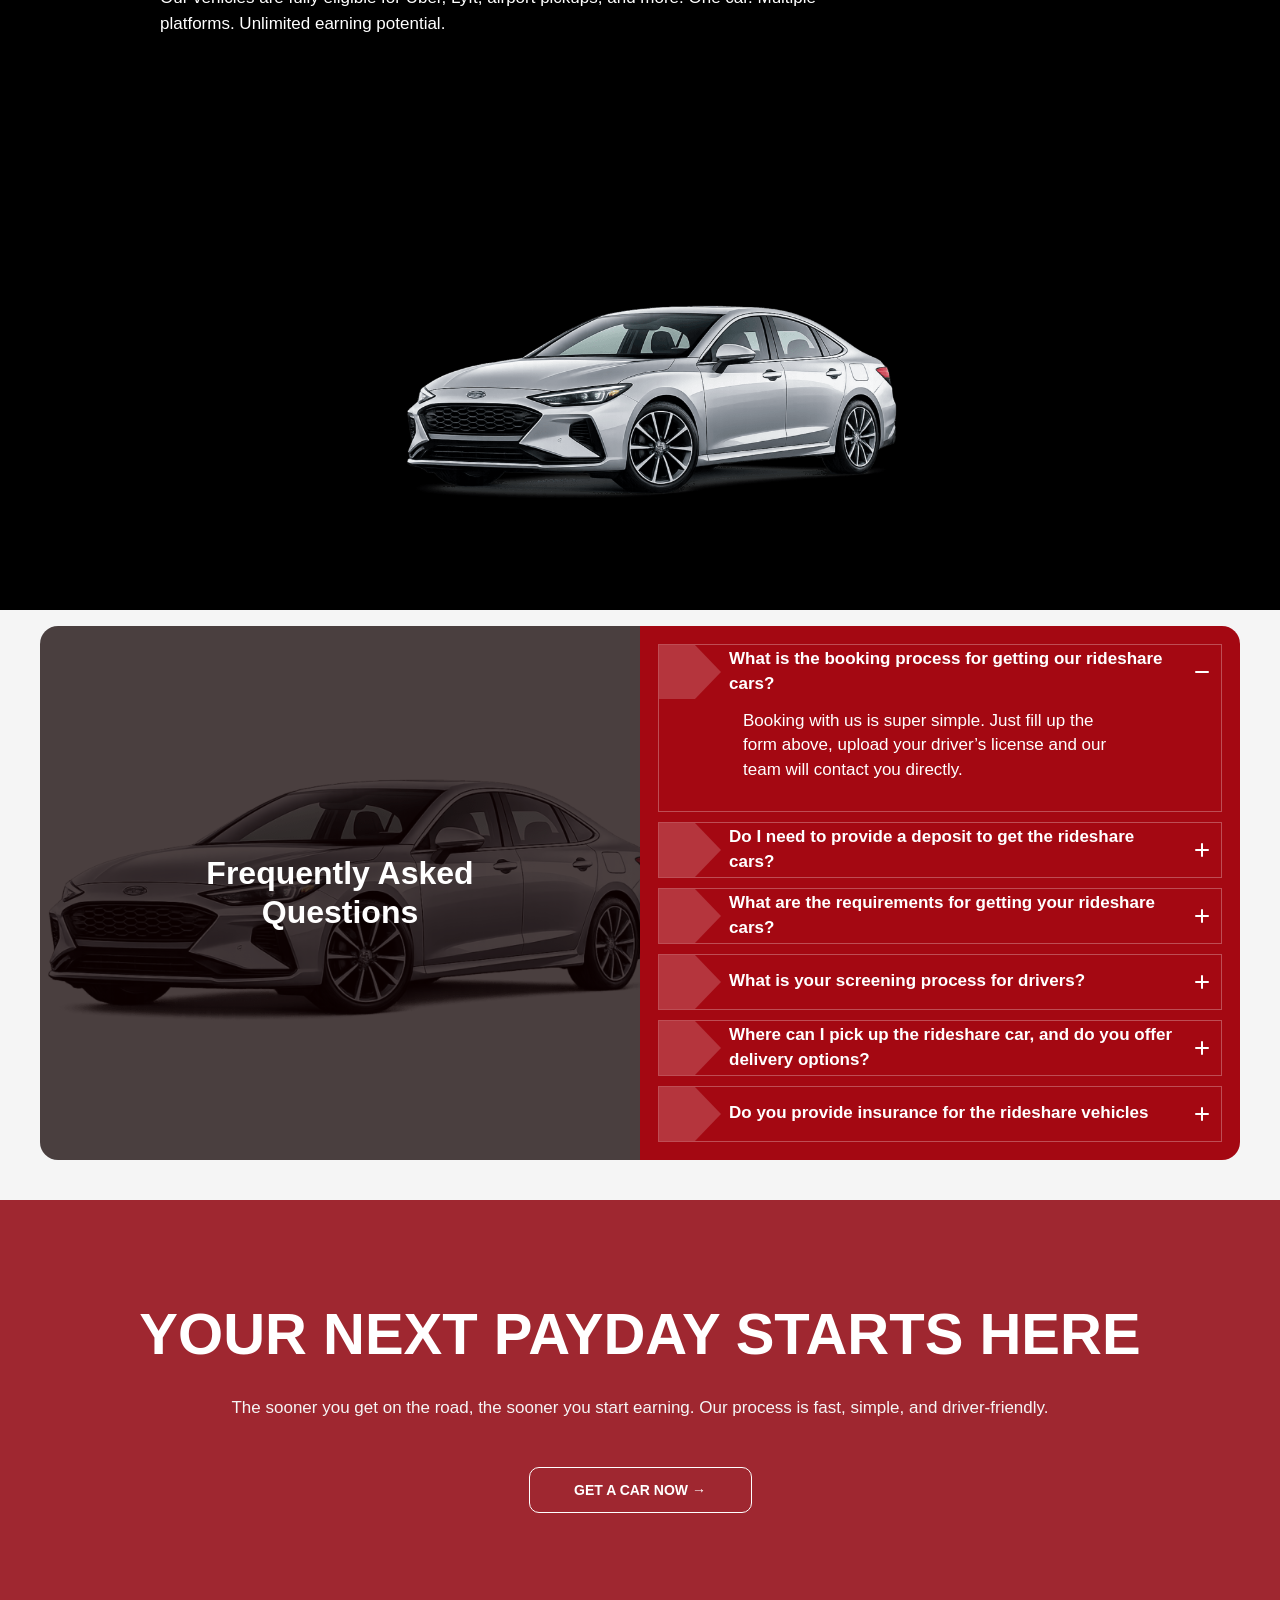
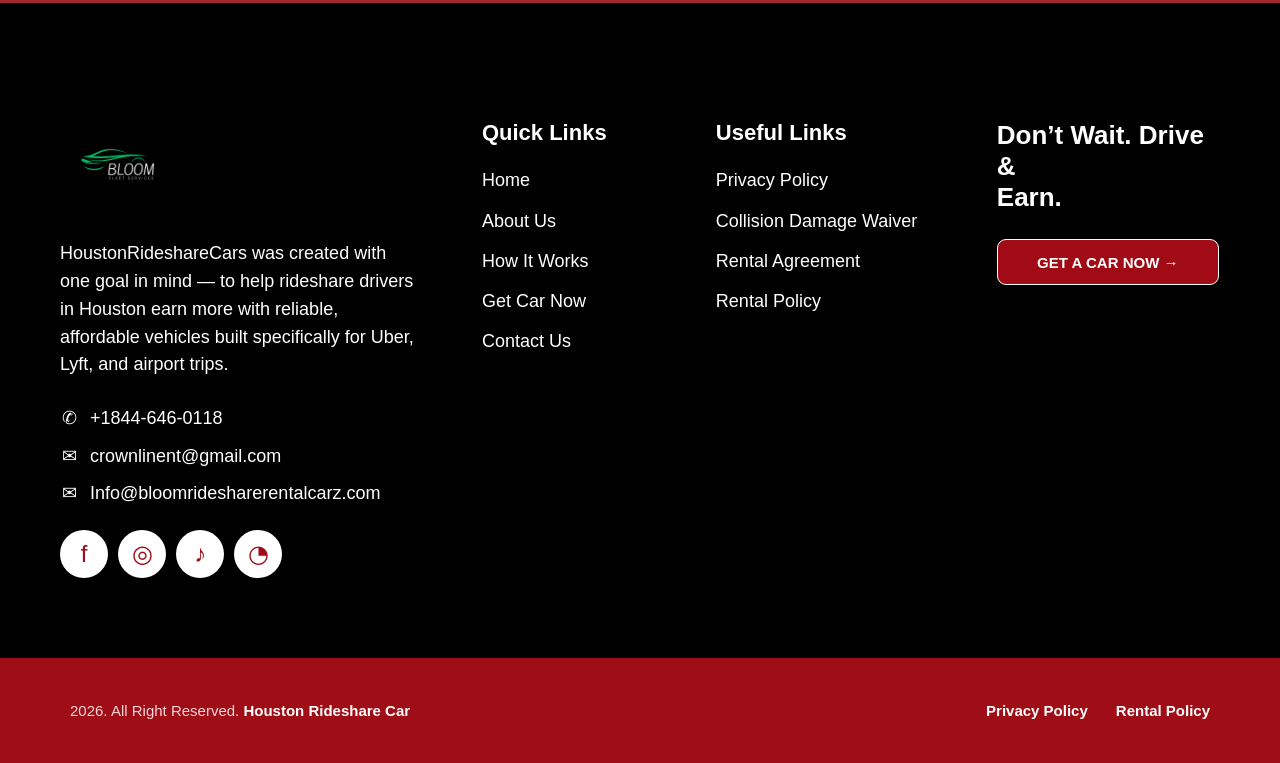
==== commit d33cc9ee: "v2" ====
--- a/index.html
+++ b/index.html
@@ -5,47 +5,125 @@
   <meta name="viewport" content="width=device-width, initial-scale=1.0">
   <title>J-Links Fleet</title>
   <link rel="stylesheet" href="/style.css">
+    <link rel="preconnect" href="https://fonts.googleapis.com">
+  <link rel="preconnect" href="https://fonts.gstatic.com" crossorigin>
+  <link
+    href="https://fonts.googleapis.com/css2?family=Poppins:wght@400;500;600;700&display=swap"
+    rel="stylesheet"
+  >
+
+  <link
+    rel="stylesheet"
+    href="https://cdnjs.cloudflare.com/ajax/libs/font-awesome/6.5.2/css/all.min.css"
+  >
 </head>
 <body>
 
-<!-- TOP BAR -->
-<div class="top-bar">
-  <div class="container">
-    <div class="left">
-      <span>📞 +1 844-646-0118</span>
-      <span>✉️ admin@houstonridesharecar.com</span>
-    </div>
-    <div class="right">
-      <span></span>
-      <span></span>
-      <span></span>
-    </div>
-  </div>
-</div>
-
-<!-- NAVBAR -->
-<header class="navbar">
-  <div class="container nav-container">
-    <div class="logo">
-      <img src="/6__2_-removebg-preview.png" alt="logo">
-    </div>
-
-    <nav class="nav-links" id="navLinks">
-      <a href="#">Home</a>
-      <a href="/about.html">About Us</a>
-      <a href="/howitworks.html">How It Works</a>
-      <a href="/getcarnow.html">Get Car Now</a>
-      <a href="/contact.html">Contact Us</a>
-      <a href="/more.html">More</a>
+ <!-- TOP BAR -->
+  <div class="jl-nav-topbar">
+    <div class="jl-nav-topbar-left">
+      <div class="jl-nav-topbar-item">
+        <i class="fa-solid fa-phone"></i>
+        <span>+1 (832)4892395</span>
+      </div>
+
+      <div class="jl-nav-topbar-item">
+        <i class="fa-solid fa-envelope"></i>
+        <span>Info@bloomridesharerentalcarz.com</span>
+      </div>
+    </div>
+
+    <div class="jl-nav-topbar-right">
+      <div class="jl-nav-socials">
+        <a href="#"><i class="fa-brands fa-facebook-f"></i></a>
+        <a href="#"><i class="fa-brands fa-instagram"></i></a>
+        <a href="#"><i class="fa-brands fa-tiktok"></i></a>
+      </div>
+    </div>
+  </div>
+
+  <!-- MAIN NAV -->
+  <div class="jl-nav-shell">
+    <nav class="jl-nav-main">
+      <a href="#" class="jl-nav-brand">
+        <img style="width: 7rem;" src="6__2_-removebg-preview.png" alt="J-Links Fleet Logo">
+      </a>
+
+      <div class="jl-nav-desktop">
+        <ul class="jl-nav-links">
+          <li><a href="#" class="jl-nav-link jl-nav-link-active">Home</a></li>
+          <li><a href="/about.html" class="jl-nav-link">About Us</a></li>
+          <li><a href="/howitworks.html" class="jl-nav-link">How It Works</a></li>
+          <li><a href="/getcarnow.html" class="jl-nav-link">Get Car Now</a></li>
+          <li><a href="/contact.html" class="jl-nav-link">Contact Us</a></li>
+
+          <li class="jl-nav-dropdown">
+            <button class="jl-nav-dropdown-toggle" type="button">
+              More
+              <i class="fa-solid fa-angle-down"></i>
+            </button>
+
+            <div class="jl-nav-dropdown-menu">
+              <a href="#">Collision Damage Waiver</a>
+              <a href="#">Rental Agreement</a>
+              <a href="#">Rental Policy</a>
+              <a href="#">Privacy Policy</a>
+            </div>
+          </li>
+        </ul>
+      </div>
+
+      <div class="jl-nav-cta-wrap">
+        <a href="#" class="jl-nav-cta">Get Car Now</a>
+      </div>
+
+      <button class="jl-nav-mobile-toggle" id="openMenu" aria-label="Open menu" type="button">
+        <span></span>
+        <span></span>
+        <span></span>
+      </button>
     </nav>
-
-    <a href="#" class="btn primary">Get Car Now</a>
-
-    <div class="hamburger" onclick="toggleMenu()">
-      ☰
-    </div>
-  </div>
-</header>
+  </div>
+
+  <!-- MOBILE OVERLAY -->
+  <div class="jl-nav-overlay" id="mobileOverlay"></div>
+
+  <!-- MOBILE SIDEBAR -->
+  <aside class="jl-nav-sidebar" id="mobileSidebar">
+    <div class="jl-nav-sidebar-top">
+      <a href="#" class="jl-nav-sidebar-brand">
+        <img style="width: 7rem;" src="6__2_-removebg-preview.png" alt="J-Links Fleet Logo">
+      </a>
+
+      <button class="jl-nav-close" id="closeMenu" aria-label="Close menu" type="button">
+        <i class="fa-solid fa-xmark"></i>
+      </button>
+    </div>
+
+    <nav class="jl-nav-sidebar-menu">
+      <a href="/index.html" class="jl-nav-sidebar-link jl-nav-sidebar-link-active">Home</a>
+      <a href="/about.html" class="jl-nav-sidebar-link">About Us</a>
+      <a href="/howitworks.html" class="jl-nav-sidebar-link">How It Works</a>
+      <a href="/getcarnow.html" class="jl-nav-sidebar-link">Get Car Now</a>
+      <a href="/contact.html" class="jl-nav-sidebar-link">Contact Us</a>
+
+      <div class="jl-nav-sidebar-dropdown">
+        <button class="jl-nav-sidebar-dropdown-toggle" id="mobileDropdownBtn" type="button">
+          <span>More</span>
+          <span class="jl-nav-sidebar-dropdown-icon">
+            <i class="fa-solid fa-angle-down" id="mobileDropdownArrow"></i>
+          </span>
+        </button>
+
+        <div class="jl-nav-sidebar-dropdown-menu" id="mobileDropdownContent">
+          <a href="#">Collision Damage Waiver</a>
+          <a href="#">Rental Agreement</a>
+          <a href="#">Rental Policy</a>
+          <a href="#">Privacy Policy</a>
+        </div>
+      </div>
+    </nav>
+  </aside>
 
 
 <!-- HERO -->
@@ -53,6 +131,9 @@
   <div class="overlay"></div>
 
   <div class="hero-content container">
+      <div class="text-wrapper">
+    <h1 id="changing-text">Drive.</h1>
+  </div>
     <p>
       We provide affordable, reliable, and hassle-free economy cars designed
       specifically for Houston rideshare drivers who want to earn more and stress less
@@ -65,11 +146,11 @@
   </div>
 </section>
 <section class="icons">
-  <div><img src="uber.png" alt="uber logo"></div>
-  <div><img src="lyft.png" alt=""></div>
-  <!-- <div><img src="grub.png" alt=""></div> -->
-  <!-- <div><img src="doordash.png" alt=""></div> -->
-  <!-- <div><img src="ubereats.png" alt=""></div> -->
+  <div class="hidemobile"><img src="uber.png" alt="uber logo"></div>
+  <div class="hidemobile"><img src="lyft.png" alt=""></div>
+  <div><img src="grub.png" alt=""></div>
+  <div><img src="doordash.png" alt=""></div>
+  <div><img src="ubereats.png" alt=""></div>
 </section>
 
 <section class="apply-section">
@@ -290,7 +371,7 @@
 <footer class="site-footer">
   <div class="site-footer__inner">
     <div class="site-footer__col site-footer__col--about">
-      <img src="6__2_-removebg-preview.png" alt="J-Links Fleet Logo" class="site-footer__logo">
+      <img style="width: 7rem;" src="6__2_-removebg-preview.png" alt="J-Links Fleet Logo" class="site-footer__logo">
 
       <p class="site-footer__text">
         HoustonRideshareCars was created with one
@@ -311,9 +392,9 @@
           <span>crownlinent@gmail.com</span>
         </a>
 
-        <a href="mailto:admin@houstonridesharecar.com" class="site-footer__contact">
+        <a href="mailto:Info@bloomridesharerentalcarz.com" class="site-footer__contact">
           <span class="site-footer__contact-icon">✉</span>
-          <span>admin@houstonridesharecar.com</span>
+          <span>Info@bloomridesharerentalcarz.com</span>
         </a>
       </div>
 
@@ -363,26 +444,7 @@
   </div>
 </div>
 
-<script>
-function toggleMenu() {
-  document.getElementById("navLinks").classList.toggle("active");
-}
-document.addEventListener("DOMContentLoaded", function () {
-    const faqItems = document.querySelectorAll(".faq-item");
-
-    faqItems.forEach((item) => {
-      item.addEventListener("toggle", function () {
-        if (item.open) {
-          faqItems.forEach((otherItem) => {
-            if (otherItem !== item) {
-              otherItem.removeAttribute("open");
-            }
-          });
-        }
-      });
-    });
-  });
-</script>
+<script src="/scripts.js"></script>
 
 </body>
 </html>
--- a/style.css
+++ b/style.css
@@ -10,7 +10,458 @@
 body {
   background: #fff;
 }
-
+ul {
+  list-style: none;
+}
+
+button {
+  border: none;
+  background: none;
+  cursor: pointer;
+  font-family: inherit;
+}
+
+:root {
+  --jl-nav-red: #990b14;
+  --jl-nav-black: #000000;
+  --jl-nav-white: #ffffff;
+  --jl-nav-light-bg: #f3f3f3;
+  --jl-nav-text: #111111;
+  --jl-nav-shadow: 0 10px 30px rgba(0, 0, 0, 0.18);
+}
+
+body {
+  font-family: 'Poppins', sans-serif;
+  background: #fff;
+}
+
+.jl-nav-topbar a,
+.jl-nav-main a,
+.jl-nav-sidebar a {
+  text-decoration: none;
+  color: inherit;
+}
+
+.jl-nav-links {
+  list-style: none;
+}
+
+.jl-nav-main button,
+.jl-nav-sidebar button {
+  border: none;
+  background: none;
+  cursor: pointer;
+  font-family: inherit;
+}
+
+/* TOP BAR */
+.jl-nav-topbar {
+  height: 50px;
+  background: var(--jl-nav-red);
+  color: var(--jl-nav-white);
+  display: flex;
+  align-items: center;
+  justify-content: space-between;
+  padding: 0 70px;
+}
+
+.jl-nav-topbar-left,
+.jl-nav-topbar-right {
+  display: flex;
+  align-items: center;
+}
+
+.jl-nav-topbar-left {
+  gap: 20px;
+}
+
+.jl-nav-topbar-item {
+  display: flex;
+  align-items: center;
+  gap: 9px;
+  font-size: 14px;
+  font-weight: 500;
+}
+
+.jl-nav-topbar-item i {
+  font-size: 14px;
+}
+
+.jl-nav-socials {
+  display: flex;
+  align-items: center;
+  gap: 18px;
+}
+
+.jl-nav-socials a {
+  color: var(--jl-nav-white);
+  font-size: 16px;
+  transition: 0.3s ease;
+}
+
+.jl-nav-socials a:hover {
+  opacity: 0.85;
+}
+
+/* NAV WRAP */
+.jl-nav-shell {
+  background: var(--jl-nav-light-bg);
+  position: relative;
+  z-index: 50;
+}
+
+.jl-nav-shell::before,
+.jl-nav-shell::after {
+  content: "";
+  position: absolute;
+  top: 0;
+  width: 46%;
+  height: 9px;
+  background: var(--jl-nav-red);
+}
+
+.jl-nav-shell::before {
+  left: 0;
+  clip-path: polygon(0 0, 100% 0, 96% 100%, 0 100%);
+}
+
+.jl-nav-shell::after {
+  right: 0;
+  clip-path: polygon(4% 0, 100% 0, 100% 100%, 0 100%);
+}
+
+/* MAIN NAV */
+.jl-nav-main {
+  height: 104px;
+  display: flex;
+  align-items: center;
+  justify-content: space-between;
+  padding: 0 84px;
+}
+
+.jl-nav-brand img {
+  width: 78px;
+  display: block;
+}
+
+.jl-nav-links {
+  display: flex;
+  align-items: center;
+  gap: 38px;
+}
+
+.jl-nav-link,
+.jl-nav-dropdown-toggle {
+  font-size: 16px;
+  font-weight: 500;
+  color: var(--jl-nav-text);
+  transition: 0.3s ease;
+}
+
+.jl-nav-link:hover,
+.jl-nav-link-active,
+.jl-nav-dropdown-toggle:hover {
+  color: var(--jl-nav-red);
+}
+
+.jl-nav-dropdown {
+  position: relative;
+}
+
+.jl-nav-dropdown-toggle {
+  display: flex;
+  align-items: center;
+  gap: 6px;
+}
+
+.jl-nav-dropdown-toggle i {
+  font-size: 13px;
+}
+
+.jl-nav-dropdown-menu {
+  position: absolute;
+  top: calc(100% + 18px);
+  left: 0;
+  min-width: 240px;
+  background: #fff;
+  border-radius: 8px;
+  padding: 12px 0;
+  box-shadow: var(--jl-nav-shadow);
+  opacity: 0;
+  visibility: hidden;
+  transform: translateY(8px);
+  transition: 0.3s ease;
+  z-index: 20;
+}
+
+.jl-nav-dropdown:hover .jl-nav-dropdown-menu {
+  opacity: 1;
+  visibility: visible;
+  transform: translateY(0);
+}
+
+.jl-nav-dropdown-menu a {
+  display: block;
+  padding: 10px 18px;
+  font-size: 15px;
+  color: #111;
+}
+
+.jl-nav-dropdown-menu a:hover {
+  background: #f7f7f7;
+  color: var(--jl-nav-red);
+}
+
+.jl-nav-cta {
+  background: var(--jl-nav-red);
+  color: #fff !important;
+  min-width: 160px;
+  height: 46px;
+  border-radius: 8px;
+  display: inline-flex;
+  align-items: center;
+  justify-content: center;
+  font-size: 16px;
+  font-weight: 600;
+  transition: 0.3s ease;
+}
+
+.jl-nav-cta:hover {
+  opacity: 0.95;
+  transform: translateY(-1px);
+}
+
+/* MOBILE BUTTON */
+.jl-nav-mobile-toggle {
+  display: none;
+  width: 26px;
+  height: 20px;
+  position: relative;
+  border: 1px solid rgba(255, 255, 255, 0.25);
+  background: rgba(255, 255, 255, 0.06);
+  padding: 2px;
+}
+
+.jl-nav-mobile-toggle span {
+  position: absolute;
+  left: 4px;
+  width: 16px;
+  height: 2px;
+  background: #bdbdbd;
+  transition: 0.3s ease;
+}
+
+.jl-nav-mobile-toggle span:nth-child(1) {
+  top: 4px;
+}
+
+.jl-nav-mobile-toggle span:nth-child(2) {
+  top: 8px;
+}
+
+.jl-nav-mobile-toggle span:nth-child(3) {
+  top: 12px;
+}
+
+/* OVERLAY */
+.jl-nav-overlay {
+  position: fixed;
+  inset: 0;
+  background: rgba(0, 0, 0, 0.35);
+  opacity: 0;
+  visibility: hidden;
+  transition: 0.3s ease;
+  z-index: 999;
+}
+
+.jl-nav-overlay.jl-nav-overlay-active {
+  opacity: 1;
+  visibility: visible;
+}
+
+/* SIDEBAR */
+.jl-nav-sidebar {
+  position: fixed;
+  top: 0;
+  left: 0;
+  width: 82%;
+  max-width: 320px;
+  height: 100vh;
+  background: #000;
+  color: #fff;
+  transform: translateX(-100%);
+  transition: transform 0.35s ease;
+  z-index: 1000;
+  padding: 10px 10px 32px;
+  overflow-y: auto;
+}
+
+.jl-nav-sidebar.jl-nav-sidebar-active {
+  transform: translateX(0);
+}
+
+.jl-nav-sidebar-top {
+  display: flex;
+  align-items: flex-start;
+  justify-content: space-between;
+  margin-bottom: 22px;
+}
+
+.jl-nav-sidebar-brand img {
+  width: 54px;
+  display: block;
+}
+
+.jl-nav-close {
+  width: 22px;
+  height: 22px;
+  background: var(--jl-nav-red);
+  color: #fff;
+  display: flex;
+  align-items: center;
+  justify-content: center;
+  font-size: 12px;
+}
+
+.jl-nav-sidebar-menu {
+  display: flex;
+  flex-direction: column;
+  gap: 18px;
+  margin-top: 6px;
+}
+
+.jl-nav-sidebar-link,
+.jl-nav-sidebar-dropdown-toggle {
+  color: #fff;
+  font-size: 17px;
+  font-weight: 600;
+  line-height: 1.2;
+  display: inline-flex;
+  align-items: center;
+  gap: 6px;
+}
+
+.jl-nav-sidebar-link:hover,
+.jl-nav-sidebar-link-active,
+.jl-nav-sidebar-dropdown-toggle:hover,
+.jl-nav-sidebar-dropdown-toggle.jl-nav-sidebar-dropdown-toggle-active {
+  color: var(--jl-nav-red);
+}
+
+.jl-nav-sidebar-dropdown-toggle {
+  width: fit-content;
+}
+
+.jl-nav-sidebar-dropdown-icon {
+  width: 22px;
+  height: 16px;
+  border: 1px solid #8f8f8f;
+  border-radius: 999px;
+  display: inline-flex;
+  align-items: center;
+  justify-content: center;
+  font-size: 10px;
+  transform: translateY(1px);
+}
+
+.jl-nav-sidebar-dropdown-menu {
+  max-height: 0;
+  overflow: hidden;
+  transition: max-height 0.3s ease, margin-top 0.3s ease;
+  margin-top: -8px;
+  padding-left: 6px;
+}
+
+.jl-nav-sidebar-dropdown-menu.jl-nav-sidebar-dropdown-menu-open {
+  max-height: 220px;
+  margin-top: -4px;
+}
+
+.jl-nav-sidebar-dropdown-menu a {
+  display: block;
+  font-size: 13px;
+  font-weight: 600;
+  line-height: 1.4;
+  margin-top: 6px;
+  color: #fff;
+}
+
+.jl-nav-sidebar-dropdown-menu a:hover {
+  color: var(--jl-nav-red);
+}
+
+.text-wrapper {
+  text-align: start;
+  padding-bottom: 3rem;
+}
+
+#changing-text {
+  font-size: 4rem;
+  font-weight: bold;
+  color: #fff;
+  transition: opacity 0.4s ease;
+}
+
+/* RESPONSIVE */
+@media (max-width: 1100px) {
+  .jl-nav-topbar {
+    padding: 0 30px;
+  }
+
+  .jl-nav-main {
+    padding: 0 30px;
+  }
+
+  .jl-nav-links {
+    gap: 26px;
+  }
+}
+
+@media (max-width: 900px) {
+    .our-process__line, .our-process__dot{
+    display: none;
+  }
+  .jl-nav-topbar {
+    display: none;
+  }
+
+  .jl-nav-shell::before,
+  .jl-nav-shell::after {
+    display: none;
+  }
+
+  .jl-nav-shell {
+    background: #000;
+    padding-top: 1.5rem;
+   
+    height: 8rem;
+  }
+
+  .jl-nav-main {
+    height: 74px;
+    padding: 0 14px;
+  }
+
+  .jl-nav-brand img {
+    width: 64px;
+  }
+
+  .jl-nav-desktop,
+  .jl-nav-cta-wrap {
+    display: none;
+  }
+
+  .jl-nav-mobile-toggle {
+    display: block;
+  }
+}
+
+@media (min-width: 901px) {
+  .jl-nav-overlay,
+  .jl-nav-sidebar {
+    display: none;
+  }
+}
 /* CONTAINER */
 .container {
   width: 90%;
@@ -898,8 +1349,13 @@
 
 .process-card__icon--light {
   right: 50px;
-  background: #ffffff;
-  color: #9f0d16;
+  background: #9f0d16;
+  color: #fff;
+  transition: .5s;
+}
+.process-card__icon--light:hover{
+  background: #9f0d16;
+  color: #fff;
 }
 
 .process-card__icon--dark {
@@ -1143,6 +1599,12 @@
 }
 
 @media (max-width: 768px) {
+  .icons .hidemobile{
+    display: none;
+  }
+  .icons div img{
+    width: 6rem;
+  }
   .our-process__header h2 {
     font-size: 28px;
   }
@@ -1534,6 +1996,9 @@
   .hero-buttons {
     flex-direction: column;
   }
+    .hero-buttons a {
+    width: 16rem;
+  }
 }
 
 @media (max-width: 768px) {
